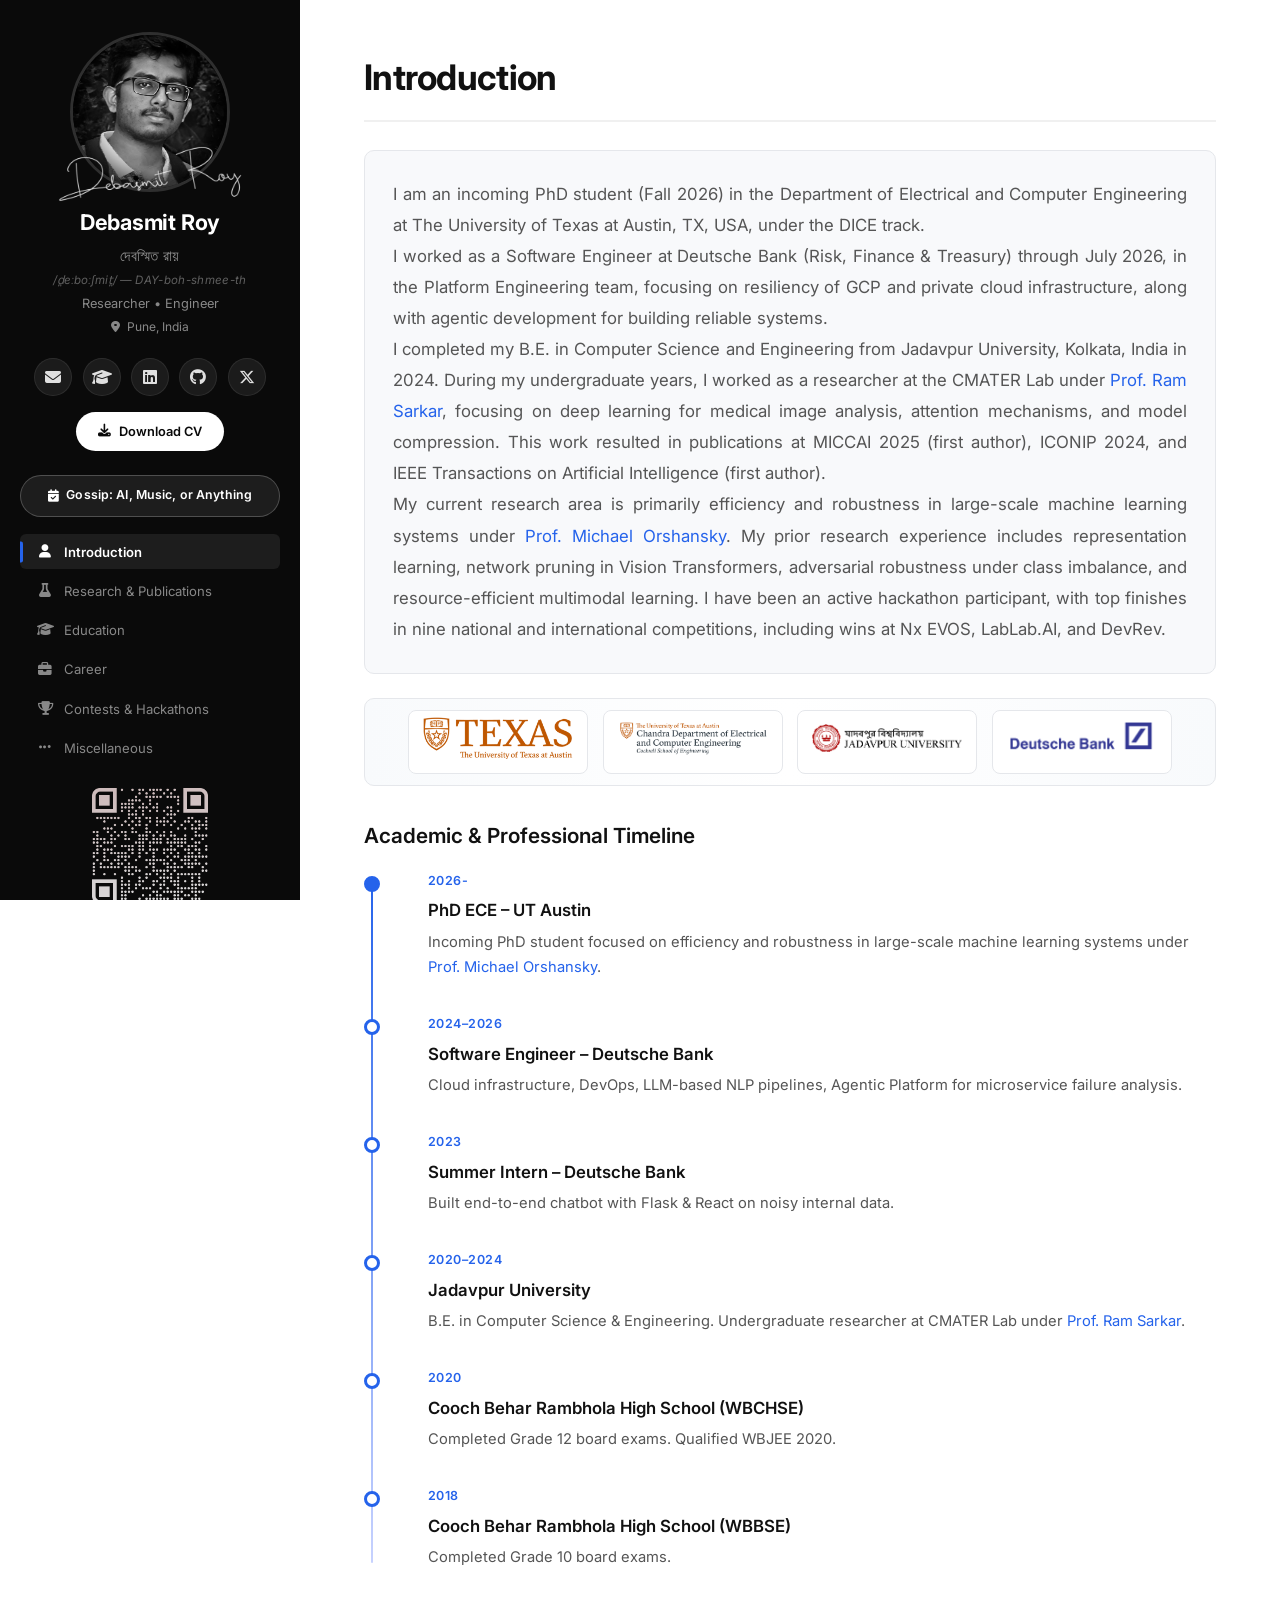
==== index.html @ 1b7fbe2a "jul 4 26" ====
<!DOCTYPE html>
<html lang="en">
<head>
    <meta charset="UTF-8">
    <meta name="viewport" content="width=device-width, initial-scale=1.0">
    <title>Debasmit Roy - Profile</title>
    <link rel="icon" type="image/svg+xml" href="assets/profile/DR-round.svg?v=7">
    <link rel="icon" type="image/png" sizes="32x32" href="assets/profile/DR-1.png?v=7">
    <link rel="shortcut icon" href="assets/profile/DR-1.png?v=7">
    <link rel="apple-touch-icon" href="assets/profile/DR-1.png?v=7">
    <link href="https://fonts.googleapis.com/css2?family=Inter:wght@300;400;500;600;700&display=swap" rel="stylesheet">
    <link rel="stylesheet" href="https://cdnjs.cloudflare.com/ajax/libs/font-awesome/6.5.0/css/all.min.css">
    <link rel="stylesheet" href="style.css">
</head>
<body>

<!-- ========== LEFT PANEL ========== -->
<aside class="left-panel" id="leftPanel">
    <div class="profile-section">
        <div class="profile-pic-wrapper">
            <img src="assets/profile/dp.jpeg" alt="Debasmit Roy" class="profile-pic">
            <img src="assets/profile/sig.png" alt="Signature" class="signature-overlay">
        </div>
        <h1 class="profile-name">Debasmit Roy</h1>
        <p class="profile-name-bengali">দেবস্মিত রায়</p>
        <p class="profile-phonetic">/d̪eːboːʃmit̪/ &mdash; <span class="phonetic-hint">DAY-boh-shmee-th</span></p>
        <p class="profile-tagline">Researcher &bull; Engineer</p>
        <p class="profile-location"><i class="fas fa-map-marker-alt"></i> Pune, India</p>
    </div>

    <div class="social-links">
        <a href="mailto:ddruk2018@gmail.com" title="Email"><i class="fas fa-envelope"></i></a>
        <a href="https://scholar.google.co.in/citations?user=Ovrj4IMAAAAJ&hl=en" target="_blank" rel="noopener noreferrer" title="Google Scholar"><i class="fas fa-graduation-cap"></i></a>
        <a href="https://www.linkedin.com/in/debasmit-roy-b21a1a183/" target="_blank" rel="noopener noreferrer" title="LinkedIn"><i class="fab fa-linkedin"></i></a>
        <a href="https://github.com/DEBASMITROY2002" target="_blank" rel="noopener noreferrer" title="GitHub"><i class="fab fa-github"></i></a>
        <a href="https://x.com/DebasmitR" target="_blank" rel="noopener noreferrer" title="X / Twitter"><i class="fab fa-x-twitter"></i></a>
    </div>

    <a href="assets/profile/Resume_april26.pdf" download class="download-cv-btn">
        <i class="fas fa-download"></i> Download CV
    </a>

    <a href="https://calendar.app.google/R48owevVzzbStQem8" class="sidebar-chat-btn" target="_blank" rel="noopener noreferrer">
        <i class="fas fa-calendar-check"></i> Gossip: AI, Music, or Anything
    </a>

    <nav class="section-nav">
        <button class="nav-item active" data-section="introduction">
            <i class="fas fa-user"></i> Introduction
        </button>
        <button class="nav-item" data-section="research">
            <i class="fas fa-flask"></i> Research &amp; Publications
        </button>
        <button class="nav-item" data-section="education">
            <i class="fas fa-graduation-cap"></i> Education
        </button>
        <button class="nav-item" data-section="career">
            <i class="fas fa-briefcase"></i> Career
        </button>
        <button class="nav-item" data-section="contests">
            <i class="fas fa-trophy"></i> Contests &amp; Hackathons
        </button>
        <button class="nav-item" data-section="miscellaneous">
            <i class="fas fa-ellipsis-h"></i> Miscellaneous
        </button>
    </nav>

    <div class="qr-code-wrapper">
        <img src="assets/profile/qr-code.png" alt="QR Code" class="qr-code">
    </div>

    <footer class="left-footer">
        <p>&copy; 2025 Debasmit Roy</p>
    </footer>
</aside>

<!-- ========== RIGHT PANEL ========== -->
<main class="right-panel" id="rightPanel">

    <!-- ===== INTRODUCTION ===== -->
    <section class="content-section active" id="introduction">
        <h2>Introduction</h2>
        <div class="intro-text">
            <p>I am an incoming PhD student (Fall 2026) in the Department of Electrical and Computer Engineering at <span class="keyword">The University of Texas at Austin, TX, USA</span>, under the <span class="keyword">DICE track</span>.</p>
            
            <p>I worked as a Software Engineer at Deutsche Bank (Risk, Finance &amp; Treasury) through July 2026, in the Platform Engineering team, focusing on resiliency of GCP and private cloud infrastructure, along with agentic development for building reliable systems.</p>

            <p>I completed my <span class="keyword">B.E. in Computer Science and Engineering</span> from <span class="keyword">Jadavpur University</span>, Kolkata, India in 2024. During my undergraduate years, I worked as a researcher at the <span class="keyword">CMATER Lab</span> under <span class="keyword"><a href="https://scholar.google.co.in/citations?hl=en&amp;user=bDj0BUEAAAAJ&amp;view_op=list_works&amp;sortby=pubdate" target="_blank" rel="noopener noreferrer">Prof. Ram Sarkar</a></span>, focusing on deep learning for medical image analysis, attention mechanisms, and model compression. This work resulted in publications at <span class="keyword">MICCAI 2025</span> (first author), <span class="keyword">ICONIP 2024</span>, and <span class="keyword">IEEE Transactions on Artificial Intelligence</span> (first author).</p>

            <p>My current research area is primarily efficiency and robustness in large-scale machine learning systems under <span class="keyword"><a href="https://scholar.google.com/citations?user=vae65B0AAAAJ&amp;hl=en" target="_blank" rel="noopener noreferrer">Prof. Michael Orshansky</a></span>. My prior research experience includes representation learning, network pruning in Vision Transformers, adversarial robustness under class imbalance, and resource-efficient multimodal learning. I have been an active hackathon participant, with top finishes in nine national and international competitions, including wins at Nx EVOS, LabLab.AI, and DevRev.</p>
        </div>

        <div class="intro-logo-banner" aria-label="Affiliations and institutions">
            <div class="intro-logo-track">
                <div class="intro-logo-group">
                    <div class="intro-logo-item">
                        <a href="https://www.utexas.edu/" target="_blank" rel="noopener noreferrer" aria-label="Visit The University of Texas at Austin website">
                            <img src="assets/education/ut-logo.avif" alt="UT Logo" class="intro-logo-ut">
                        </a>
                    </div>
                    <div class="intro-logo-item">
                        <a href="https://ece.utexas.edu/" target="_blank" rel="noopener noreferrer" aria-label="Visit UT Austin Department of Electrical and Computer Engineering website">
                            <img src="assets/education/logo-ece.png" alt="ECE Logo" class="intro-logo-ece">
                        </a>
                    </div>
                    <div class="intro-logo-item">
                        <a href="https://jadavpuruniversity.in/" target="_blank" rel="noopener noreferrer" aria-label="Visit Jadavpur University website">
                            <img src="assets/education/logo-ju.png" alt="Jadavpur University Logo" class="intro-logo-ju">
                        </a>
                    </div>
                    <div class="intro-logo-item">
                        <a href="https://www.db.com/" target="_blank" rel="noopener noreferrer" aria-label="Visit Deutsche Bank website">
                            <img src="assets/education/logo-db.png" alt="Deutsche Bank Logo" class="intro-logo-db">
                        </a>
                    </div>
                </div>
            </div>
        </div>

        <h3>Academic &amp; Professional Timeline</h3>
        <div class="timeline">
            <div class="timeline-item">
                <div class="timeline-dot"></div>
                <div class="timeline-date">2026-</div>
                <div class="timeline-body">
                    <h4>PhD ECE – UT Austin</h4>
                    <p>Incoming PhD student focused on efficiency and robustness in large-scale machine learning systems under <a href="https://scholar.google.com/citations?user=vae65B0AAAAJ&amp;hl=en" target="_blank" rel="noopener noreferrer">Prof. Michael Orshansky</a>.</p>
                </div>
            </div>
            <div class="timeline-item">
                <div class="timeline-dot"></div>
                <div class="timeline-date">2024–2026</div>
                <div class="timeline-body">
                    <h4>Software Engineer – Deutsche Bank</h4>
                    <p>Cloud infrastructure, DevOps, LLM-based NLP pipelines, Agentic Platform for microservice failure analysis.</p>
                </div>
            </div>
            <div class="timeline-item">
                <div class="timeline-dot"></div>
                <div class="timeline-date">2023</div>
                <div class="timeline-body">
                    <h4>Summer Intern – Deutsche Bank</h4>
                    <p>Built end-to-end chatbot with Flask &amp; React on noisy internal data.</p>
                </div>
            </div>
            <div class="timeline-item">
                <div class="timeline-dot"></div>
                <div class="timeline-date">2020–2024</div>
                <div class="timeline-body">
                    <h4>Jadavpur University</h4>
                    <p>B.E. in Computer Science &amp; Engineering. Undergraduate researcher at CMATER Lab under <a href="https://scholar.google.co.in/citations?hl=en&amp;user=bDj0BUEAAAAJ&amp;view_op=list_works&amp;sortby=pubdate" target="_blank" rel="noopener noreferrer">Prof. Ram Sarkar</a>.</p>
                </div>
            </div>
            <div class="timeline-item">
                <div class="timeline-dot"></div>
                <div class="timeline-date">2020</div>
                <div class="timeline-body">
                    <h4>Cooch Behar Rambhola High School (WBCHSE)</h4>
                    <p>Completed Grade 12 board exams. Qualified WBJEE 2020.</p>
                </div>
            </div>
            <div class="timeline-item">
                <div class="timeline-dot"></div>
                <div class="timeline-date">2018</div>
                <div class="timeline-body">
                    <h4>Cooch Behar Rambhola High School (WBBSE)</h4>
                    <p>Completed Grade 10 board exams.</p>
                </div>
            </div>
        </div>
    </section>

    <!-- ===== RESEARCH & PUBLICATIONS ===== -->
    <section class="content-section" id="research">
        <h2>Research &amp; Publications</h2>

        <div class="research-overview">
            <p><strong>Current Focus:</strong> I currently focus on efficiency and robustness in large-scale machine learning systems, including distributed training and optimization for large-scale models (VLM, LLM).</p>
            <p><strong>Past Experience:</strong> representation learning, model compression, attention-based and Vision-Language architectures, self-supervised learning, robustness under data imbalance, redundancy analysis in CNNs/Transformers, and graph-based attention mechanisms for medical imaging.</p>
        </div>

        <h3>Publications &amp; Preprints <button class="collapse-all-btn" data-target="publications"><i class="fas fa-compress-alt"></i> Minimize All</button></h3>
        <div class="card-list" id="publications">

            <!-- Paper 1 -->
            <div class="pub-card" data-expanded="true">
                <div class="pub-card-header">
                    <div class="pub-card-meta">
                        <span class="pub-year">2025</span>
                        <span class="pub-venue">MICCAI 2025</span>
                    </div>
                    <h4>Background-Invariant Independence-Guided Multi-head Attention Network for Skin Lesion Classification <span class="badge">First Author</span></h4>
                    <p>Proposes <span class="keyword">BIIGMA-Net</span> to address visual artifacts, illumination bias, and class imbalance in dermatological imaging. Introduces <span class="keyword">Multi-head Independence-Guided Channel Attention (MICA)</span> using <span class="keyword">HSIC</span> to minimize redundancy among attention heads, and a <span class="keyword">saliency-driven background suppression</span> module to enforce lesion-centric feature learning. Validated on ISIC-17/18/19, beating SOTA F1 on ISIC-18/19.</p>
                    <p class="paper-advisors">Advisors: <a href="https://scholar.google.com/citations?hl=en&amp;user=ie0eT6IAAAAJ&amp;view_op=list_works&amp;sortby=pubdate" target="_blank" rel="noopener noreferrer">Prof. Friedhelm Schwenker</a>, <a href="https://scholar.google.co.in/citations?hl=en&amp;user=bDj0BUEAAAAJ&amp;view_op=list_works&amp;sortby=pubdate" target="_blank" rel="noopener noreferrer">Prof. Ram Sarkar</a></p>
                    <a href="https://papers.miccai.org/miccai-2025/paper/2868_paper.pdf" class="paper-link" target="_blank" rel="noopener noreferrer"><i class="fas fa-file-pdf"></i> Paper Link</a>
                </div>
                <div class="pub-card-images">
                    <div class="image-scroll-container">
                        <img src="assets/research/bigma/1.png" alt="BIIGMA-Net Architecture">
                        <img src="assets/research/bigma/2.png" alt="BIIGMA-Net Results">
                    </div>
                </div>
            </div>

            <!-- Paper 2 -->
            <div class="pub-card" data-expanded="true">
                <div class="pub-card-header">
                    <div class="pub-card-meta">
                        <span class="pub-year">2024</span>
                        <span class="pub-venue">ICONIP 2024</span>
                    </div>
                    <h4>Multi-headed Graph-Based Attention Aided U-Net for Nuclei Segmentation</h4>
                    <p>Extends U-Net with a <span class="keyword">Pairwise Node Similarity Attention Module (PNSAM)</span> to capture long-range dependencies via kernel-based pairwise relationships. Incorporates <span class="keyword">multi-headed attention</span> and <span class="keyword">channel pruning</span> (50–70% zero-variance channels removed) to improve feature diversity and calibrate spatial attention scores. Tested on Monuseg, TNBC, and CryoNuSeg, outperforming prior methods by 1.0–2.5% IoU.</p>
                    <p class="paper-advisors">Advisors: <a href="https://scholar.google.com/citations?user=cuLrvWAAAAAJ&amp;view_op=list_works&amp;sortby=pubdate" target="_blank" rel="noopener noreferrer">Prof. Dmitry Kaplun</a>, <a href="https://scholar.google.co.in/citations?hl=en&amp;user=bDj0BUEAAAAJ&amp;view_op=list_works&amp;sortby=pubdate" target="_blank" rel="noopener noreferrer">Prof. Ram Sarkar</a></p>
                    <a href="https://link.springer.com/chapter/10.1007/978-981-96-6688-1_16" class="paper-link" target="_blank" rel="noopener noreferrer"><i class="fas fa-file-pdf"></i> Paper Link</a>
                </div>
                <div class="pub-card-images">
                    <div class="image-scroll-container">
                        <img src="assets/research/graph_iconip/1.png" alt="Graph Attention U-Net Architecture">
                        <img src="assets/research/graph_iconip/2.png" alt="Graph Attention Results">
                        <img src="assets/research/graph_iconip/3.png" alt="Graph Attention Comparison">
                    </div>
                </div>
            </div>

            <!-- Paper 3 -->
            <div class="pub-card" data-expanded="true">
                <div class="pub-card-header">
                    <div class="pub-card-meta">
                        <span class="pub-year">2023</span>
                        <span class="pub-venue">IEEE Trans. on AI</span>
                    </div>
                    <h4>Margin-Aware Adaptive-Weighted Loss for Imbalanced Classification <span class="badge">First Author</span></h4>
                    <p>Develops <span class="keyword">MAAW Loss</span> integrating <span class="keyword">margin-based softmax</span> with <span class="keyword">adaptive reweighting</span> to stabilize training under extreme class imbalance. Quantifies prediction uncertainty using confidence-driven minibatch statistics to improve generalization. Validated on CIFAR-10/100, FMNIST (imbalance up to 1:100), and clinical datasets HAM10000 and APTOS-2019 BD, showing significant gains in Macro F1.</p>
                    <p class="paper-advisors">Advisor: <a href="https://scholar.google.co.in/citations?hl=en&amp;user=bDj0BUEAAAAJ&amp;view_op=list_works&amp;sortby=pubdate" target="_blank" rel="noopener noreferrer">Prof. Ram Sarkar</a></p>
                    <a href="https://ieeexplore.ieee.org/abstract/document/10123019/" class="paper-link" target="_blank" rel="noopener noreferrer"><i class="fas fa-file-pdf"></i> Paper Link</a>
                </div>
                <div class="pub-card-images">
                    <div class="image-scroll-container">
                        <img src="assets/research/maaw/1.png" alt="MAAW Loss Framework">
                        <img src="assets/research/maaw/2.png" alt="MAAW Loss Results">
                        <img src="assets/research/maaw/3.png" alt="MAAW Loss Comparison">
                    </div>
                </div>
            </div>
        </div>

        <h3>Research Philosophy <button class="collapse-all-btn" data-target="research-interests"><i class="fas fa-compress-alt"></i> Minimize All</button></h3>
        <div class="card-list" id="research-interests">

            <div class="research-interest-card" data-expanded="true">
                <div class="pub-card-header">
                    <p><strong>Core Theme:</strong> <span class="keyword">Trustworthy AI</span>&mdash;Unifying Efficiency, Robustness, and Interpretability.</p>
                    <ul class="philosophy-list">
                        <li>Move beyond &lsquo;accuracy&rsquo; to &lsquo;reliability&rsquo; in OOD scenarios.</li>
                        <li>Bridge the gap between theoretical robustness and deployment constraints (Industry Alignment).</li>
                    </ul>
                    <p class="philosophy-note">Deep technical rigor over &lsquo;vibe coding&rsquo;&mdash;committed to first-principles understanding.</p>
                </div>
                <div class="pub-card-images">
                    <div class="image-scroll-container">
                        <img src="assets/research/current/philo.png" alt="Research Philosophy">
                    </div>
                </div>
            </div>

        </div>

        <h3>Honors &amp; Achievements</h3>
        <ul class="achievements-list">
            <li><i class="fas fa-award"></i> Invited attendee at <strong>IndoML Symposium 2024</strong>, IIT Bombay.</li>
        </ul>
    </section>

    <!-- ===== EDUCATION ===== -->
    <section class="content-section" id="education">
        <h2>Education</h2>

        <div class="edu-card">
            <div class="edu-card-icon"><i class="fas fa-university"></i></div>
            <div class="edu-card-content">
                <div class="edu-card-header">
                    <h3>The University of Texas at Austin, TX, USA</h3>
                    <span class="edu-year">Fall 2026 – 2031 (Expected)</span>
                </div>
                <p class="edu-degree">PhD in Electrical and Computer Engineering (Decision, Information, and Communications Engineering - DICE Track)</p>
                <ul>
                    <li>Incoming PhD student in the Department of Electrical and Computer Engineering.</li>
                    <li>Research focus: efficiency and robustness in large-scale machine learning systems under <strong><a href="https://scholar.google.com/citations?user=vae65B0AAAAJ&amp;hl=en" target="_blank" rel="noopener noreferrer">Prof. Michael Orshansky</a></strong>.</li>
                    <li>Recipient of the UT Austin Engineering Fellowship (multi-year).</li>
                </ul>
            </div>
        </div>

        <div class="edu-card">
            <div class="edu-card-icon"><i class="fas fa-university"></i></div>
            <div class="edu-card-content">
                <div class="edu-card-header">
                    <h3>Jadavpur University, Kolkata</h3>
                    <span class="edu-year">2020 – 2024</span>
                </div>
                <p class="edu-degree">B.E. in Computer Science &amp; Engineering &mdash; <strong>9.23 CGPA (9.30 SGPA)</strong> &mdash; First Class Distinction with Honours</p>
                <ul>
                    <li>Secured <strong>4th(/95) merit position</strong> in the department. <a href="https://drive.google.com/file/d/1LSaTNxYV3z-DMX039-wadxn-GK2bf3D8/view?usp=drive_link" target="_blank" rel="noopener noreferrer">📄 Transcript</a></li>
                    <li>Worked at <strong>CMATER Lab</strong> under <strong><a href="https://scholar.google.co.in/citations?hl=en&amp;user=bDj0BUEAAAAJ&amp;view_op=list_works&amp;sortby=pubdate" target="_blank" rel="noopener noreferrer">Prof. Ram Sarkar</a></strong> as an undergraduate researcher, focusing on Deep Learning and Computer Vision.</li>
                    <li>Core coursework: OS, DBMS, AI, NLP. Honours: Machine Learning, Big Data Analytics, Network Security, Bioinformatics, Optimization Techniques.</li>
                    <!-- <li>Organized an <strong>NLP-themed hackathon</strong>, including curating and preparing the dataset. <a href="https://www.researchgate.net/publication/384720339_COMSYS_Hackathon-II_Igniting_AI_Minds" target="_blank" rel="noopener noreferrer">📄 Hackathon Report</a></li> -->
                </ul>
                <div class="edu-media">
                    <!-- <img src="assets/education/ju.png" alt="Jadavpur University" class="edu-photo"> -->
                    <!-- <iframe class="edu-map" src="https://www.google.com/maps/embed?pb=!1m18!1m12!1m3!1d3686.5!2d88.3709702!3d22.4999214!2m3!1f0!2f0!3f0!3m2!1i1024!2i768!4f13.1!3m3!1m2!1s0x3a0271237f28abe9%3A0xd047bab0c8bfb11c!2sJadavpur%20University!5e0!3m2!1sen!2sin!4v1713500000000" allowfullscreen="" loading="lazy" referrerpolicy="no-referrer-when-downgrade"></iframe> -->
                </div>
            </div>
        </div>

        <div class="edu-card">
            <div class="edu-card-icon"><i class="fas fa-school"></i></div>
            <div class="edu-card-content">
                <div class="edu-card-header">
                    <h3>Cooch Behar Rambhola High School, West Bengal</h3>
                    <span class="edu-year">Up to 2020</span>
                </div>
                <p class="edu-degree">WBBSE &amp; WBCHSE Board Exams</p>
                <ul>
                    <li><strong>Grade 10 (2018):</strong> Scored <span class="keyword">97.4%</span>, ranked <span class="keyword">8th in the board</span> (~1M students).</li>
                    <li><strong>Grade 12 (2020):</strong> Scored <span class="keyword">97.2%</span>, ranked <span class="keyword">13th in the board</span> (~760k students).</li>
                    <li><strong>WBJEE 2020:</strong> Rank <span class="keyword">139th</span> (Open Category) among 75k candidates.</li>
                </ul>
                <div class="edu-media">
                    <!-- <img src="assets/education/rambhola.jpg" alt="Cooch Behar Rambhola High School" class="edu-photo"> -->
                    <!-- <iframe class="edu-map" src="https://www.google.com/maps/embed?pb=!1m18!1m12!1m3!1d1085!2d89.4440428!3d26.3333899!2m3!1f0!2f0!3f0!3m2!1i1024!2i768!4f13.1!3m3!1m2!1s0x39e2fe8510266d45%3A0x14f3864057d40f62!2sCoochbehar%20Rambhola%20High%20School!5e0!3m2!1sen!2sin!4v1713500000000" allowfullscreen="" loading="lazy" referrerpolicy="no-referrer-when-downgrade"></iframe> -->
                </div>
            </div>
        </div>
    </section>

    <!-- ===== CAREER ===== -->
    <section class="content-section" id="career">
        <h2>Career</h2>

        <div class="edu-card">
            <div class="edu-card-icon"><i class="fas fa-briefcase"></i></div>
            <div class="edu-card-content">
                <div class="edu-card-header">
                    <h3>Deutsche India Pvt. Ltd. &mdash; Risk, Finance &amp; Treasury</h3>
                    <span class="edu-year">June 2024 – Jul 2026</span>
                </div>
                <p class="edu-degree">Software Engineer</p>
                <ul>
                    <li>Worked on <span class="keyword">Cloud infrastructure</span> and <span class="keyword">DevOps</span> using <span class="keyword">GCP</span>, <span class="keyword">Kubernetes</span>, <span class="keyword">CI/CD pipelines</span>, and <span class="keyword">SRE tools</span> to maintain high-availability financial systems.</li>
                    <li>Designed and implemented <span class="keyword">LLM-based NLP pipelines</span> for derivatives analysis, mapping quantitative market factors to financial news for explainable insights.</li>
                    <li>Developed <span class="keyword">Agentic Platform</span> to perform root-cause analysis of microservice failures, improving system observability and reducing incident resolution time.</li>
                    <li>Optimized large-scale model deployment through <span class="keyword">architecture tuning</span>, <span class="keyword">quantization</span>, and <span class="keyword">retrieval strategies</span>.</li>
                </ul>
            </div>
        </div>

        <div class="edu-card">
            <div class="edu-card-icon"><i class="fas fa-user-graduate"></i></div>
            <div class="edu-card-content">
                <div class="edu-card-header">
                    <h3>Deutsche India Pvt. Ltd. &mdash; Technology, Data &amp; Innovation</h3>
                    <span class="edu-year">Summer 2023</span>
                </div>
                <p class="edu-degree">Summer Intern</p>
                <ul>
                    <li>Built an <span class="keyword">end-to-end chatbot</span> with <span class="keyword">Flask</span> (backend) and <span class="keyword">React</span> (frontend) on extremely noisy and unstructured internal data.</li>
                    <li>Implemented <span class="keyword">context search algorithms</span> and <span class="keyword">dynamic knowledge base expansion</span> on language models running with limited resources.</li>
                </ul>
            </div>
        </div>
    </section>

    <!-- ===== CONTESTS & HACKATHONS ===== -->
    <section class="content-section" id="contests">
        <h2>Contests &amp; Hackathons</h2>
        <p class="section-intro">I actively participate in contests and hackathons to immerse myself in diverse challenges, interact with industry professionals, and collaborate with people from different backgrounds. To date, I have secured top positions in nine of them across both international and national stages, yielding <strong>$8,500+ prize money</strong> in total.</p>

        <div class="card-list" id="hackathons-list">
            <div class="collapse-all-btn-wrapper"><button class="collapse-all-btn" data-target="hackathons-list"><i class="fas fa-compress-alt"></i> Minimize All</button></div>

            <div class="hack-card" data-expanded="true">
                <div class="pub-card-header">
                    <div class="pub-card-meta">
                        <span class="pub-year">2024</span>
                        <span class="pub-venue">National</span>
                    </div>
                    <h4>🥉 2nd Runner Up — Hacknosis 2024: Sustainable MedTech Hackathon</h4>
                    <p>Developed <span class="keyword">CarbonSage</span>: a comprehensive solution for calculating, tracking, and reducing carbon emissions from devices and data usage using a <span class="keyword">Multi-Agent System</span> for snippet-by-snippet emission count and code analysis.</p>
                    <a href="https://hacknosis.hackerearth.com/" class="paper-link" target="_blank" rel="noopener noreferrer"><i class="fas fa-link"></i> Hackathon Link</a>
                </div>
                <div class="pub-card-images">
                    <div class="image-scroll-container">
                        <img src="assets/contests/carbon/carbon1.png" alt="CarbonSage 1">
                        <img src="assets/contests/carbon/carbon2.png" alt="CarbonSage 2">
                        <img src="assets/contests/carbon/carbon3.png" alt="CarbonSage 3">
                    </div>
                </div>
            </div>

            <div class="hack-card" data-expanded="true">
                <div class="pub-card-header">
                    <div class="pub-card-meta">
                        <span class="pub-year">2024</span>
                        <span class="pub-venue">International</span>
                    </div>
                    <h4>🏆 Winner — Nx EVOS 2024: Enterprise Scale Video Application</h4>
                    <p>Built an enterprise-scale <span class="keyword">video object detection pipeline</span> for retail. Processes CCTV feeds in real-time, computes product dwell times, tracks purchases, and uses the <span class="keyword">Apriori algorithm</span> for optimal product placement. A <span class="keyword">Multimodal System</span> involving <span class="keyword">Signal-to-NLP Transformation</span>.</p>
                    <a href="https://nxevos.hackerearth.com/" class="paper-link" target="_blank" rel="noopener noreferrer"><i class="fas fa-link"></i> Hackathon Link</a>
                </div>
                <div class="pub-card-images">
                    <div class="image-scroll-container">
                        <img src="assets/contests/nx/nx1.png" alt="Nx EVOS 1">
                        <img src="assets/contests/nx/nx2.png" alt="Nx EVOS 2">
                        <img src="assets/contests/nx/nx3.png" alt="Nx EVOS 3">
                        <img src="assets/contests/nx/nx4.png" alt="Nx EVOS 4">
                    </div>
                </div>
            </div>

            <div class="hack-card" data-expanded="true">
                <div class="pub-card-header">
                    <div class="pub-card-meta">
                        <span class="pub-year">2024</span>
                        <span class="pub-venue">International</span>
                    </div>
                    <h4>🥇 Best Project by LlamaIndex — Advanced RAG Hackathon (LabLab.AI)</h4>
                    <p>Developed an industry-grade <span class="keyword">CRM platform</span> that ingests product reviews, breaks them into trigger phrases using smaller LLMs, and routes through a <span class="keyword">hierarchical retrieval system</span> to generate actionable tickets.</p>
                    <a href="https://lablab.ai/u/@debasmit2020/clwhv1t3j000h2afdj968jzph" class="paper-link" target="_blank" rel="noopener noreferrer"><i class="fas fa-link"></i> Project Link</a>
                </div>
                <div class="pub-card-images">
                    <div class="image-scroll-container">
                        <img src="assets/placeholder/placeholder.jpg" alt="LabLab RAG Hackathon">
                    </div>
                </div>
            </div>

            <div class="hack-card" data-expanded="true">
                <div class="pub-card-header">
                    <div class="pub-card-meta">
                        <span class="pub-year">2024</span>
                        <span class="pub-venue">National</span>
                    </div>
                    <h4>🏆 Winner — KnackToHack by M&amp;G Global Services</h4>
                    <p>Developed a <span class="keyword">Safe Guard for LLM chatbots</span> that automates rule creation from regulations like the <span class="keyword">EU AI Act</span> and <span class="keyword">GDPR</span>, forming a knowledge graph for <span class="keyword">hierarchical RAG</span> to ensure compliance.</p>
                    <a href="https://drive.google.com/file/d/1s1P0pADh6CGlmtXZG44OKW5fGHw0kB8B/view" class="paper-link" target="_blank" rel="noopener noreferrer"><i class="fas fa-file-alt"></i> Proof</a>
                </div>
                <div class="pub-card-images">
                    <div class="image-scroll-container">
                        <img src="assets/contests/knack/knack1.png" alt="KnackToHack 1">
                        <img src="assets/contests/knack/knack2.png" alt="KnackToHack 2">
                        <img src="assets/contests/knack/knack3.png" alt="KnackToHack 3">
                        <img src="assets/contests/knack/knack4.png" alt="KnackToHack 4">
                        <img src="assets/contests/knack/knack5.png" alt="KnackToHack 5">
                        <img src="assets/contests/knack/knack6.png" alt="KnackToHack 6">
                    </div>
                </div>
            </div>

            <div class="hack-card" data-expanded="true">
                <div class="pub-card-header">
                    <div class="pub-card-meta">
                        <span class="pub-year">2024</span>
                        <span class="pub-venue">National</span>
                    </div>
                    <h4>🥇 First Place — DevRev Forge 2024 by DevRev</h4>
                    <p>Built <span class="keyword">TicketIn'site.AI</span>: one-stop solution for comprehensive analysis of app reviews and user feedback from diverse sources, facilitating comparative trend analysis of various insight factors using AI.</p>
                    <p>First Place, <span class="keyword">DevRev Forge by DevRev</span>, 2024 National.</p>
                    <a href="https://devfolio.co/projects/ticketinsiteai-fb2c" class="paper-link" target="_blank" rel="noopener noreferrer"><i class="fas fa-link"></i> Project Link</a>
                </div>
                <div class="pub-card-images">
                    <div class="image-scroll-container">
                        <img src="assets/contests/dev/dev1.jpeg" alt="TicketIn'site.AI 1">
                        <img src="assets/contests/dev/dev2.jpeg" alt="TicketIn'site.AI 2">
                        <img src="assets/contests/dev/dev3.jpeg" alt="TicketIn'site.AI 3">
                    </div>
                </div>
            </div>

            <div class="hack-card" data-expanded="true">
                <div class="pub-card-header">
                    <div class="pub-card-meta">
                        <span class="pub-year">2023</span>
                        <span class="pub-venue">National</span>
                    </div>
                    <h4>🥉 2nd Runner Up — App-A-Thon 2.0 by Awiros &amp; Intel</h4>
                    <p>Developed a real-time <span class="keyword">rider safety application</span> using <span class="keyword">pose detection</span>, deployed with <span class="keyword">MLOps</span> on <span class="keyword">AWIROS</span>, the world's first Computer Vision OS.</p>
                    <a href="https://drive.google.com/file/d/1tsqAA7evyOVRmhiW9SoR8wpaDzkL-RxS/view" class="paper-link" target="_blank" rel="noopener noreferrer"><i class="fas fa-file-alt"></i> Proof</a>
                </div>
                <div class="pub-card-images">
                    <div class="image-scroll-container">
                        <img src="assets/contests/awiros/awiros.jpeg" alt="App-A-Thon Awiros">
                    </div>
                </div>
            </div>

            <div class="hack-card" data-expanded="true">
                <div class="pub-card-header">
                    <div class="pub-card-meta">
                        <span class="pub-year">2023</span>
                        <span class="pub-venue">National</span>
                    </div>
                    <h4>🏆 Winner — DataFest @ Integration 2023 by ISI Kolkata</h4>
                    <p>Won a Kaggle contest with two challenges: a <span class="keyword">signal processing</span> task to identify whale sounds and an <span class="keyword">estimation task</span> to count tigers from paw prints.</p>
                    <a href="https://credsverse.com/credentials/09e8ccef-0e12-4055-996f-4a74cc1ec837" class="paper-link" target="_blank" rel="noopener noreferrer"><i class="fas fa-award"></i> Credential</a>
                </div>
                <div class="pub-card-images">
                    <div class="image-scroll-container">
                        <img src="assets/placeholder/placeholder.jpg" alt="DataFest ISI Kolkata">
                    </div>
                </div>
            </div>

        </div>
    </section>

    <!-- ===== MISCELLANEOUS ===== -->
    <section class="content-section" id="miscellaneous">
        <h2>Miscellaneous</h2>

        <div class="misc-block">
            <h3><i class="fas fa-cogs"></i> Skills &amp; Certifications</h3>
            <div class="skills-grid">
                <div class="skill-group">
                    <h4>Languages</h4>
                    <p><span class="keyword">C</span> <span class="keyword">C++</span> <span class="keyword">Java</span> <span class="keyword">Python</span> <span class="keyword">JavaScript</span> <span class="keyword">MATLAB</span> <span class="keyword">ASM</span> <span class="keyword">VHDL</span></p>
                </div>
                <div class="skill-group">
                    <h4>Software &amp; Tools</h4>
                    <p><span class="keyword">TensorFlow</span> <span class="keyword">PyTorch</span> <span class="keyword">CUDA</span> <span class="keyword">OpenCV</span> <span class="keyword">LangChain</span> <span class="keyword">Docker</span> <span class="keyword">Git</span> <span class="keyword">Flask</span> <span class="keyword">AWS</span></p>
                </div>
                <div class="skill-group">
                    <h4>Core CS &amp; Honours</h4>
                    <p><span class="keyword">OS</span> <span class="keyword">Networks</span> <span class="keyword">DBMS</span> <span class="keyword">AI</span> <span class="keyword">NLP</span> <span class="keyword">Machine Learning</span> <span class="keyword">Big Data</span> <span class="keyword">Network Security</span> <span class="keyword">Bioinformatics</span></p>
                </div>
            </div>

            <h4>Certifications</h4>
            <ul class="cert-list">
                <li><a href="https://www.coursera.org/account/accomplishments/verify/VS5CQW8QUNHB?utm_source=link&utm_medium=certificate&utm_content=cert_image&utm_campaign=sharing_cta&utm_product=course" target="_blank" rel="noopener noreferrer"><i class="fas fa-award"></i> Machine Learning – Coursera</a></li>
                <li><a href="https://coursera.org/share/74d5bab412990ad313ccb65c399f7a39" target="_blank" rel="noopener noreferrer"><i class="fas fa-award"></i> Neural Networks and Deep Learning – Coursera</a></li>
                <li><a href="https://coursera.org/share/8f767f28d4929867dec72864966adf55" target="_blank" rel="noopener noreferrer"><i class="fas fa-award"></i> Hyperparameter Tuning, Regularization, and Optimization – Coursera</a></li>
            </ul>
        </div>

        <div class="misc-block">
            <h3><i class="fas fa-heart"></i> Hobbies &amp; Interests</h3>
            <div class="hobbies-grid">
                <div class="hobby-card">
                    <div class="hobby-icon"><i class="fas fa-music"></i></div>
                    <p>Playing piano and listening to music. Trained in Indian Classical music and Rabindra Sangeet (still keeping it up).</p>
                </div>
                <div class="hobby-card">
                    <div class="hobby-icon"><i class="fas fa-book-reader"></i></div>
                    <p>I love reading novels, especially retro Bengali classics 😊, though I have not been able to keep up as consistently in the last few years 😔.</p>
                </div>
                <div class="hobby-card">
                    <div class="hobby-icon"><i class="fas fa-gamepad"></i></div>
                    <p>Playing games on PS.</p>
                </div>
            </div>
        </div>
    </section>

</main>

<!-- ========== LIGHTBOX ========== -->
<div class="lightbox-overlay" id="lightbox">
    <div class="lightbox-content">
        <button class="lightbox-close" id="lightboxClose"><i class="fas fa-times"></i></button>
        <button class="lightbox-prev" id="lightboxPrev"><i class="fas fa-chevron-left"></i></button>
        <img src="" alt="Enlarged view" class="lightbox-img" id="lightboxImg">
        <button class="lightbox-next" id="lightboxNext"><i class="fas fa-chevron-right"></i></button>
        <div class="lightbox-dots" id="lightboxDots"></div>
    </div>
</div>

<script src="script.js"></script>
</body>
</html>
---- style.css ----
/* =============================================
   PROFILE PAGE — TWO-PANEL LAYOUT
   ============================================= */

@import url('https://fonts.googleapis.com/css2?family=Inter:wght@300;400;500;600;700&display=swap');

/* ---------- CSS Variables ---------- */
:root {
    --left-panel-width: 300px;
    --left-bg: #0a0a0a;
    --left-text: #e0e0e0;
    --left-text-muted: #888;
    --left-accent: #ffffff;
    --right-bg: #ffffff;
    --right-text: #1a1a1a;
    --right-text-secondary: #555;
    --heading-color: #111;
    --accent: #2563eb;
    --accent-hover: #1d4ed8;
    --card-bg: #f8f9fb;
    --card-border: #e5e7eb;
    --card-shadow: rgba(0, 0, 0, 0.06);
    --keyword-bg: #eef2ff;
    --keyword-text: #3730a3;
    --keyword-border: #c7d2fe;
    --kw-past-bg: #f3f4f6;
    --kw-past-text: #6b7280;
    --kw-present-bg: #dbeafe;
    --kw-present-text: #1e40af;
    --kw-future-bg: #ecfdf5;
    --kw-future-text: #065f46;
    --nav-active-bg: rgba(255, 255, 255, 0.08);
    --transition-speed: 0.3s;
    --radius: 10px;
    --radius-sm: 6px;
}

/* ---------- Reset & Base ---------- */
*, *::before, *::after {
    box-sizing: border-box;
    margin: 0;
    padding: 0;
}

html {
    scroll-behavior: smooth;
    font-size: 16px;
}

body {
    font-family: 'Inter', -apple-system, BlinkMacSystemFont, 'Segoe UI', sans-serif;
    line-height: 1.7;
    color: var(--right-text);
    background: var(--right-bg);
    display: flex;
    min-height: 100vh;
    overflow-x: hidden;
}

a {
    color: var(--accent);
    text-decoration: none;
    transition: color var(--transition-speed);
}

a:hover {
    color: var(--accent-hover);
}

ul {
    list-style: none;
}

/* =============================================
   LEFT PANEL
   ============================================= */
.left-panel {
    position: fixed;
    top: 0;
    left: 0;
    width: var(--left-panel-width);
    height: 100vh;
    background: var(--left-bg);
    color: var(--left-text);
    display: flex;
    flex-direction: column;
    align-items: center;
    padding: 2rem 1.25rem;
    overflow-y: auto;
    z-index: 100;
    scrollbar-width: thin;
    scrollbar-color: #333 transparent;
}

.left-panel::-webkit-scrollbar {
    width: 4px;
}

.left-panel::-webkit-scrollbar-thumb {
    background: #333;
    border-radius: 2px;
}

/* ----- Profile Section ----- */
.profile-section {
    text-align: center;
    margin-bottom: 1.25rem;
}

.profile-pic-wrapper {
    position: relative;
    width: 160px;
    height: 160px;
    margin: 0 auto 0.75rem;
}

.profile-pic {
    width: 100%;
    height: 100%;
    border-radius: 50%;
    object-fit: cover;
    border: 3px solid rgba(255, 255, 255, 0.15);
    transition: transform var(--transition-speed), border-color var(--transition-speed);
}

.profile-pic:hover {
    transform: scale(1.04);
    border-color: rgba(255, 255, 255, 0.4);
}

.signature-overlay {
    position: absolute;
    bottom: -18px;
    left: 50%;
    transform: translateX(-50%);
    width: 200px;
    height: auto;
    opacity: 0.85;
    pointer-events: none;
}

.profile-name {
    font-size: 1.35rem;
    font-weight: 700;
    color: #fff;
    margin-bottom: 0.15rem;
    letter-spacing: -0.01em;
}

.profile-name-bengali {
    font-size: 0.95rem;
    color: rgba(255, 255, 255, 0.55);
    margin-bottom: 0.1rem;
    letter-spacing: 0.02em;
}

.profile-phonetic {
    font-size: 0.72rem;
    color: rgba(255, 255, 255, 0.35);
    margin-bottom: 0.2rem;
    font-style: italic;
}

.phonetic-hint {
    letter-spacing: 0.03em;
}

.profile-tagline {
    font-size: 0.8rem;
    color: var(--left-text-muted);
    margin-bottom: 0.15rem;
}

.profile-location {
    font-size: 0.75rem;
    color: var(--left-text-muted);
}

.profile-location i {
    margin-right: 4px;
}

/* ----- Social Links ----- */
.social-links {
    display: flex;
    gap: 0.65rem;
    margin-bottom: 1rem;
}

.social-links a {
    width: 38px;
    height: 38px;
    border-radius: 50%;
    background: rgba(255, 255, 255, 0.07);
    display: flex;
    align-items: center;
    justify-content: center;
    color: var(--left-text);
    font-size: 1rem;
    transition: all var(--transition-speed);
    border: 1px solid rgba(255, 255, 255, 0.08);
}

.social-links a:hover {
    background: rgba(255, 255, 255, 0.15);
    color: #fff;
    transform: translateY(-2px);
}

/* ----- Download CV ----- */
.download-cv-btn {
    display: inline-flex;
    align-items: center;
    gap: 0.5rem;
    padding: 0.55rem 1.4rem;
    background: #fff;
    color: #0a0a0a;
    font-size: 0.8rem;
    font-weight: 600;
    border-radius: 100px;
    transition: all var(--transition-speed);
    margin-bottom: 1.5rem;
    text-decoration: none;
}

.download-cv-btn:hover {
    background: #e0e0e0;
    color: #000;
    transform: translateY(-1px);
}

.sidebar-chat-btn {
    width: 100%;
    display: inline-flex;
    align-items: center;
    justify-content: center;
    gap: 0.45rem;
    padding: 0.58rem 0.9rem;
    margin-bottom: 1.1rem;
    border: 1px solid rgba(255, 255, 255, 0.22);
    border-radius: 100px;
    background: rgba(255, 255, 255, 0.08);
    color: #fff;
    font-size: 0.77rem;
    font-weight: 600;
    letter-spacing: 0.01em;
    text-decoration: none;
    transition: all var(--transition-speed);
    text-align: center;
}

.sidebar-chat-btn:hover {
    background: rgba(255, 255, 255, 0.16);
    border-color: rgba(255, 255, 255, 0.35);
    color: #fff;
    transform: translateY(-1px);
}

/* ----- Section Navigation ----- */
.section-nav {
    width: 100%;
    display: flex;
    flex-direction: column;
    gap: 0.25rem;
    flex: 1;
}

.nav-item {
    display: flex;
    align-items: center;
    gap: 0.65rem;
    width: 100%;
    padding: 0.6rem 1rem;
    background: transparent;
    border: none;
    border-radius: var(--radius-sm);
    color: var(--left-text-muted);
    font-size: 0.82rem;
    font-family: inherit;
    cursor: pointer;
    transition: all var(--transition-speed);
    text-align: left;
    position: relative;
}

.nav-item i {
    width: 18px;
    text-align: center;
    font-size: 0.85rem;
}

.nav-item:hover {
    background: var(--nav-active-bg);
    color: var(--left-text);
}

.nav-item.active {
    background: var(--nav-active-bg);
    color: #fff;
    font-weight: 600;
}

.nav-item.active::before {
    content: '';
    position: absolute;
    left: 0;
    top: 50%;
    transform: translateY(-50%);
    width: 3px;
    height: 60%;
    background: var(--accent);
    border-radius: 0 2px 2px 0;
}

/* ----- QR Code ----- */
.qr-code-wrapper {
    display: flex;
    justify-content: center;
    padding: 1rem 0 0.5rem;
}

.qr-code {
    width: 130px;
    height: 130px;
    border-radius: 6px;
    opacity: 0.85;
}

/* ----- Left Footer ----- */
.left-footer {
    margin-top: auto;
    padding-top: 1rem;
}

.left-footer p {
    font-size: 0.7rem;
    color: var(--left-text-muted);
}

/* =============================================
   RIGHT PANEL
   ============================================= */
.right-panel {
    margin-left: var(--left-panel-width);
    width: calc(100% - var(--left-panel-width));
    min-height: 100vh;
    padding: 3rem 4rem;
    overflow-y: auto;
    background: var(--right-bg);
}

/* ----- Content Sections ----- */
.content-section {
    display: none;
    animation: fadeInSection 0.4s ease-out;
}

.content-section.active {
    display: block;
}

@keyframes fadeInSection {
    from {
        opacity: 0;
        transform: translateY(16px);
    }
    to {
        opacity: 1;
        transform: translateY(0);
    }
}

/* ----- Typography ----- */
.content-section h2 {
    font-size: 2.2rem;
    font-weight: 700;
    color: var(--heading-color);
    margin-bottom: 1.75rem;
    padding-bottom: 0.75rem;
    border-bottom: 2px solid #f0f0f0;
    letter-spacing: -0.02em;
}

.content-section h3 {
    font-size: 1.3rem;
    font-weight: 600;
    color: var(--heading-color);
    margin: 2rem 0 1rem;
}

.content-section h4 {
    font-size: 1.05rem;
    font-weight: 600;
    color: var(--heading-color);
    margin-bottom: 0.5rem;
}

.content-section p {
    color: var(--right-text-secondary);
    margin-bottom: 0.75rem;
    line-height: 1.75;
}

.section-intro {
    font-size: 1.02rem;
    margin-bottom: 1.5rem;
}

/* ----- Keywords ----- */
.keyword {
    display: inline;
    background: transparent;
    color: inherit;
    padding: 0;
    border-radius: 0;
    font-size: inherit;
    font-weight: inherit;
    border: 0;
    transition: none;
}

.keyword:hover {
    transform: none;
}

.kw-past {
    background: transparent;
    color: inherit;
    border-color: transparent;
}

.kw-present {
    background: transparent;
    color: inherit;
    border-color: transparent;
}

.kw-future {
    background: transparent;
    color: inherit;
    border-color: transparent;
}

/* ----- Badge ----- */
.badge {
    display: inline;
    background: transparent;
    color: inherit;
    font-size: inherit;
    font-weight: inherit;
    padding: 0;
    border-radius: 0;
    vertical-align: middle;
    margin-left: 0;
}

/* =============================================
   INTRO TEXT
   ============================================= */
.intro-text {
    background: var(--card-bg);
    border: 1px solid var(--card-border);
    border-radius: var(--radius);
    padding: 1.75rem;
    margin-bottom: 1.5rem;
    text-align: justify;
}

.intro-text p {
    font-size: 1.05rem;
    line-height: 1.85;
    margin-bottom: 0;
}

/* Rotating horizontal affiliation logos */
.intro-logo-banner {
    position: relative;
    margin: 0.75rem 0 1.8rem;
    overflow: hidden;
    border-radius: var(--radius);
    border: 1px solid var(--card-border);
    background: linear-gradient(90deg, #f8fafc 0%, #ffffff 50%, #f8fafc 100%);
    padding: 0.7rem 0;
}

.intro-logo-track {
    display: flex;
    width: 100%;
    justify-content: center;
}

.intro-logo-group {
    display: flex;
    align-items: center;
    gap: 0.9rem;
    padding: 0 0.9rem;
}

.intro-logo-item {
    width: 180px;
    min-width: 180px;
    height: 64px;
    flex: 0 0 auto;
    border-radius: 8px;
    border: 1px solid var(--card-border);
    background: #fff;
    display: flex;
    align-items: center;
    justify-content: center;
    padding: 0.55rem 0.8rem;
}

.intro-logo-item img {
    width: 100%;
    max-width: 150px;
    max-height: 42px;
    object-fit: contain;
}

.intro-logo-ut {
    max-width: 118px;
}

.intro-logo-ece {
    max-width: 126px;
}

.intro-logo-ju {
    max-width: 140px;
}

.intro-logo-db {
    max-width: 132px;
}

@media (max-width: 700px) {
    .intro-logo-banner {
        overflow-x: auto;
        overflow-y: hidden;
    }

    .intro-logo-track {
        width: max-content;
        justify-content: flex-start;
    }

    .intro-logo-item {
        width: 148px;
        min-width: 148px;
        height: 54px;
        padding: 0.45rem 0.65rem;
    }

    .intro-logo-item img {
        max-width: 124px;
        max-height: 34px;
    }
}

/* =============================================
   TIMELINE (Introduction)
   ============================================= */
.timeline {
    position: relative;
    padding-left: 2rem;
}

.timeline::before {
    content: '';
    position: absolute;
    left: 7px;
    top: 8px;
    bottom: 8px;
    width: 2px;
    background: linear-gradient(180deg, var(--accent), #c7d2fe);
    border-radius: 1px;
}

.timeline-item {
    position: relative;
    padding-left: 2rem;
    padding-bottom: 2rem;
}

.timeline-item:last-child {
    padding-bottom: 0;
}

.timeline-dot {
    position: absolute;
    left: -2rem;
    top: 6px;
    width: 16px;
    height: 16px;
    border-radius: 50%;
    background: #fff;
    border: 3px solid var(--accent);
    z-index: 1;
}

.timeline-item:first-child .timeline-dot {
    background: var(--accent);
}

.timeline-date {
    font-size: 0.78rem;
    font-weight: 600;
    color: var(--accent);
    text-transform: uppercase;
    letter-spacing: 0.04em;
    margin-bottom: 0.35rem;
}

.timeline-body h4 {
    margin-bottom: 0.3rem;
}

.timeline-body p {
    margin-bottom: 0;
    font-size: 0.92rem;
}

/* =============================================
   RESEARCH OVERVIEW
   ============================================= */
.research-overview {
    background: var(--card-bg);
    border: 1px solid var(--card-border);
    border-radius: var(--radius);
    padding: 1.75rem;
    margin-bottom: 1.5rem;
    text-align: justify;
}

.research-note {
    margin-top: 1rem;
    padding: 0.75rem 1rem;
    background: #fffbeb;
    border: 1px solid #fde68a;
    border-radius: var(--radius-sm);
    font-size: 0.9rem;
    color: #92400e;
    margin-bottom: 0 !important;
}

.research-note i {
    margin-right: 6px;
    color: #d97706;
}

/* Achievements list */
.achievements-list {
    list-style: none;
    padding: 0;
    margin: 0;
}

.achievements-list li {
    padding: 0.75rem 1rem;
    background: var(--card-bg);
    border: 1px solid var(--card-border);
    border-radius: var(--radius-sm);
    margin-bottom: 0.5rem;
    font-size: 0.95rem;
}

.achievements-list li i {
    margin-right: 8px;
    color: var(--accent);
}

/* =============================================
   PUBLICATION / HACKATHON / RESEARCH CARDS
   ============================================= */
.card-list {
    display: flex;
    flex-direction: column;
    gap: 1.25rem;
}

.pub-card,
.hack-card,
.research-interest-card {
    background: var(--card-bg);
    border: 1px solid var(--card-border);
    border-radius: var(--radius);
    overflow: hidden;
    transition: transform var(--transition-speed);
    cursor: pointer;
}

.philosophy-list {
    margin: 0.5rem 0 0.5rem 1.2rem;
    padding: 0;
    font-size: 0.95rem;
    line-height: 1.7;
}

.philosophy-note {
    font-style: italic;
    color: var(--text-secondary);
    margin-top: 0.5rem;
    font-size: 0.92rem;
}

.pub-card:hover,
.hack-card:hover,
.research-interest-card:hover {
    transform: translateY(-2px);
}

.pub-card-header {
    padding: 1.5rem;
}

.pub-card-meta {
    display: flex;
    gap: 0.6rem;
    margin-bottom: 0.6rem;
}

.pub-year {
    font-size: inherit;
    font-weight: inherit;
    background: transparent;
    color: inherit;
    padding: 0;
    border-radius: 0;
}

.pub-venue {
    font-size: inherit;
    font-weight: inherit;
    background: transparent;
    color: inherit;
    padding: 0;
    border-radius: 0;
    border: 0;
}

.pub-card-header h4 {
    font-size: 1rem;
    line-height: 1.5;
    margin-bottom: 0.65rem;
}

.pub-card-header p {
    font-size: 0.9rem;
    line-height: 1.7;
}

/* Paper advisors */
.paper-advisors {
    font-size: 0.85rem;
    color: var(--text-secondary);
    margin-top: 0.5rem;
    font-style: italic;
}

/* Paper / proof links */
.paper-link,
.proof-link {
    display: inline-flex;
    align-items: center;
    gap: 0.4rem;
    margin-top: 0.75rem;
    padding: 0.45rem 1rem;
    background: #9ca3af;
    color: #111827;
    opacity: 0.65;
    font-size: 0.8rem;
    font-weight: 600;
    border: 1px solid #9ca3af;
    border-radius: 100px;
    transition: background var(--transition-speed), opacity var(--transition-speed), color var(--transition-speed);
}

.paper-link:hover,
.proof-link:hover {
    background: #6b7280;
    border-color: #6b7280;
    color: #f9fafb;
    opacity: 0.78;
}

/* ----- Horizontally Scrollable Images ----- */
.pub-card-images {
    max-height: 0;
    overflow: hidden;
    transition: max-height 0.4s ease;
    border-top: 0 solid var(--card-border);
}

.pub-card[data-expanded="true"] .pub-card-images,
.hack-card[data-expanded="true"] .pub-card-images,
.research-interest-card[data-expanded="true"] .pub-card-images {
    max-height: 300px;
    border-top-width: 1px;
}

/* Collapse / Minimize All Button */
.collapse-all-btn {
    display: inline-flex;
    align-items: center;
    gap: 0.35rem;
    padding: 0.3rem 0.85rem;
    font-size: 0.75rem;
    font-weight: 600;
    font-family: inherit;
    background: #f3f4f6;
    color: var(--right-text-secondary);
    border: 1px solid var(--card-border);
    border-radius: 100px;
    cursor: pointer;
    transition: all var(--transition-speed);
    margin-left: 0.75rem;
    vertical-align: middle;
}

.collapse-all-btn:hover {
    background: #e5e7eb;
    color: var(--heading-color);
}

.collapse-all-btn-wrapper {
    margin-bottom: 0.75rem;
}

.image-scroll-container {
    display: flex;
    gap: 0.75rem;
    padding: 1rem 1.5rem;
    overflow-x: auto;
    scroll-snap-type: x mandatory;
    -webkit-overflow-scrolling: touch;
}

.image-scroll-container::-webkit-scrollbar {
    height: 6px;
}

.image-scroll-container::-webkit-scrollbar-track {
    background: #f0f0f0;
    border-radius: 3px;
}

.image-scroll-container::-webkit-scrollbar-thumb {
    background: #ccc;
    border-radius: 3px;
}

.image-scroll-container img {
    flex: 0 0 auto;
    height: 160px;
    width: auto;
    border-radius: var(--radius-sm);
    object-fit: cover;
    scroll-snap-align: start;
    cursor: pointer;
    transition: transform var(--transition-speed);
    border: 1px solid var(--card-border);
}

.image-scroll-container img:hover {
    transform: scale(1.03);
}

/* =============================================
   EDUCATION & CAREER CARDS
   ============================================= */
.edu-card {
    display: flex;
    gap: 1.25rem;
    background: var(--card-bg);
    border: 1px solid var(--card-border);
    border-radius: var(--radius);
    padding: 1.75rem;
    margin-bottom: 1.25rem;
    transition: transform var(--transition-speed);
}

.edu-card:hover {
    transform: translateY(-2px);
}

.edu-card-icon {
    flex-shrink: 0;
    width: 48px;
    height: 48px;
    background: var(--keyword-bg);
    color: var(--accent);
    border-radius: 50%;
    display: flex;
    align-items: center;
    justify-content: center;
    font-size: 1.2rem;
}

.edu-card-content {
    flex: 1;
    min-width: 0;
}

.edu-card-header {
    display: flex;
    justify-content: space-between;
    align-items: baseline;
    flex-wrap: wrap;
    gap: 0.5rem;
    margin-bottom: 0.35rem;
}

.edu-card-header h3 {
    font-size: 1.15rem;
    margin: 0;
}

.edu-year {
    font-size: 0.78rem;
    font-weight: 600;
    color: var(--accent);
    white-space: nowrap;
}

.edu-degree {
    font-size: 0.92rem;
    color: var(--right-text-secondary);
    margin-bottom: 0.75rem;
}

.edu-card-content ul {
    padding-left: 1.25rem;
    list-style: disc;
}

.edu-card-content li {
    font-size: 0.92rem;
    color: var(--right-text-secondary);
    margin-bottom: 0.5rem;
    line-height: 1.65;
}

.edu-card-content li a {
    font-weight: 500;
}

/* Education media (photo + map) */
.edu-media {
    display: flex;
    gap: 1rem;
    margin-top: 1rem;
    border-top: 1px solid var(--card-border);
    padding-top: 1rem;
}

.edu-photo {
    width: 50%;
    max-height: 200px;
    object-fit: cover;
    border-radius: var(--radius-sm);
}

.edu-map {
    width: 50%;
    height: 200px;
    border: 0;
    border-radius: var(--radius-sm);
}

@media (max-width: 600px) {
    .edu-media {
        flex-direction: column;
    }
    .edu-photo,
    .edu-map {
        width: 100%;
    }
}

/* =============================================
   MISCELLANEOUS SECTION
   ============================================= */
.misc-block {
    background: var(--card-bg);
    border: 1px solid var(--card-border);
    border-radius: var(--radius);
    padding: 1.75rem;
    margin-bottom: 1.5rem;
}

.misc-block h3 {
    margin-top: 0;
    margin-bottom: 1.25rem;
}

.misc-block h3 i {
    margin-right: 8px;
    color: var(--accent);
}

/* Skills Grid */
.skills-grid {
    display: grid;
    grid-template-columns: repeat(auto-fit, minmax(220px, 1fr));
    gap: 1.25rem;
    margin-bottom: 1.5rem;
}

.skill-group {
    padding: 1rem;
    background: #fff;
    border: 1px solid var(--card-border);
    border-radius: var(--radius-sm);
}

.skill-group h4 {
    font-size: 0.85rem;
    text-transform: uppercase;
    letter-spacing: 0.04em;
    color: var(--right-text-secondary);
    margin-bottom: 0.6rem;
}

.skill-group p {
    margin-bottom: 0;
    display: flex;
    flex-wrap: wrap;
    gap: 0.35rem;
}

.skill-group .keyword {
    font-size: inherit;
    padding: 0;
}

/* Certifications */
.cert-list {
    padding-left: 0;
    list-style: none;
}

.cert-list li {
    margin-bottom: 0.5rem;
}

.cert-list a {
    display: inline-flex;
    align-items: center;
    gap: 0.4rem;
    font-size: 0.9rem;
    font-weight: 500;
}

.cert-list i {
    color: #d97706;
}

/* Hobbies Grid */
.hobbies-grid {
    display: grid;
    grid-template-columns: repeat(auto-fit, minmax(200px, 1fr));
    gap: 1rem;
}

.hobby-card {
    text-align: center;
    padding: 1.25rem;
    background: #fff;
    border: 1px solid var(--card-border);
    border-radius: var(--radius-sm);
    transition: transform var(--transition-speed);
}

.hobby-card:hover {
    transform: translateY(-1px);
}

.hobby-icon {
    font-size: 2rem;
    color: var(--accent);
    margin-bottom: 0.65rem;
}

.hobby-card p {
    font-size: 0.9rem;
    margin-bottom: 0;
}

/* =============================================
   LIGHTBOX
   ============================================= */
.lightbox-overlay {
    position: fixed;
    inset: 0;
    background: rgba(0, 0, 0, 0.85);
    z-index: 1000;
    display: none;
    align-items: center;
    justify-content: center;
    backdrop-filter: blur(4px);
}

.lightbox-overlay.active {
    display: flex;
}

.lightbox-content {
    position: relative;
    max-width: 80vw;
    max-height: 80vh;
    display: flex;
    flex-direction: column;
    align-items: center;
}

.lightbox-img {
    max-width: 100%;
    max-height: 70vh;
    border-radius: var(--radius);
    object-fit: contain;
}

.lightbox-close,
.lightbox-prev,
.lightbox-next {
    position: absolute;
    background: rgba(255, 255, 255, 0.15);
    border: none;
    color: #fff;
    width: 44px;
    height: 44px;
    border-radius: 50%;
    font-size: 1.1rem;
    cursor: pointer;
    transition: background var(--transition-speed);
    display: flex;
    align-items: center;
    justify-content: center;
}

.lightbox-close:hover,
.lightbox-prev:hover,
.lightbox-next:hover {
    background: rgba(255, 255, 255, 0.3);
}

.lightbox-close {
    top: -20px;
    right: -20px;
}

.lightbox-prev {
    left: -60px;
    top: 50%;
    transform: translateY(-50%);
}

.lightbox-next {
    right: -60px;
    top: 50%;
    transform: translateY(-50%);
}

.lightbox-dots {
    display: flex;
    gap: 8px;
    margin-top: 1rem;
}

.lightbox-dot {
    width: 10px;
    height: 10px;
    border-radius: 50%;
    background: rgba(255, 255, 255, 0.35);
    border: none;
    cursor: pointer;
    transition: background var(--transition-speed);
}

.lightbox-dot.active {
    background: #fff;
}

/* =============================================
   RESPONSIVE
   ============================================= */
@media (max-width: 1024px) {
    .right-panel {
        padding: 2.5rem 2rem;
    }
}

@media (max-width: 768px) {
    :root {
        --left-panel-width: 0px;
    }

    .left-panel {
        position: fixed;
        transform: translateX(-100%);
        width: 280px;
        transition: transform 0.35s ease;
        z-index: 200;
    }

    .left-panel.open {
        transform: translateX(0);
    }

    .right-panel {
        margin-left: 0;
        width: 100%;
        padding: 1.5rem 1.25rem;
        padding-top: 4rem;
    }

    .mobile-menu-btn {
        display: flex !important;
    }

    .mobile-overlay {
        display: block !important;
    }

    .content-section h2 {
        font-size: 1.7rem;
    }

    .edu-card {
        flex-direction: column;
    }

    .edu-card-header {
        flex-direction: column;
    }

    .lightbox-prev { left: -10px; }
    .lightbox-next { right: -10px; }
    .lightbox-close { top: -50px; right: 0; }
}

/* Mobile menu button (hidden on desktop) */
.mobile-menu-btn {
    display: none;
    position: fixed;
    top: 1rem;
    left: 1rem;
    z-index: 300;
    width: 44px;
    height: 44px;
    border-radius: 50%;
    background: var(--left-bg);
    color: #fff;
    border: none;
    font-size: 1.2rem;
    cursor: pointer;
    align-items: center;
    justify-content: center;
}

.mobile-menu-btn.attention-ping {
    animation: mobileBtnPulse 1.2s ease-in-out infinite, mobileBtnNudge 0.7s ease-in-out infinite;
    box-shadow: 0 0 0 0 rgba(37, 99, 235, 0.5);
}

.mobile-menu-hint {
    display: none;
    position: fixed;
    top: 1.55rem;
    left: 3.95rem;
    z-index: 305;
    padding: 0.28rem 0.6rem;
    border-radius: 999px;
    background: rgba(17, 24, 39, 0.9);
    color: #f9fafb;
    font-size: 0.72rem;
    font-weight: 600;
    letter-spacing: 0.01em;
    opacity: 0;
    transform: translateX(-6px);
    transition: opacity 0.28s ease, transform 0.28s ease;
    pointer-events: none;
}

.mobile-menu-hint.active {
    opacity: 1;
    transform: translateX(0);
}

@keyframes mobileBtnPulse {
    0% {
        transform: scale(1);
        box-shadow: 0 0 0 0 rgba(37, 99, 235, 0.5);
    }
    70% {
        transform: scale(1.06);
        box-shadow: 0 0 0 12px rgba(37, 99, 235, 0);
    }
    100% {
        transform: scale(1);
        box-shadow: 0 0 0 0 rgba(37, 99, 235, 0);
    }
}

@keyframes mobileBtnNudge {
    0%,
    100% {
        margin-left: 0;
    }
    25% {
        margin-left: -2px;
    }
    75% {
        margin-left: 2px;
    }
}

@media (prefers-reduced-motion: reduce) {
    .mobile-menu-btn.attention-ping {
        animation: none;
    }

    .mobile-menu-hint {
        transition: none;
    }
}

@media (max-width: 768px) {
    .mobile-menu-hint {
        display: block;
    }
}

.mobile-overlay {
    display: none;
    position: fixed;
    inset: 0;
    background: rgba(0,0,0,0.4);
    z-index: 150;
    opacity: 0;
    pointer-events: none;
    transition: opacity 0.3s;
}

.mobile-overlay.active {
    opacity: 1;
    pointer-events: auto;
}
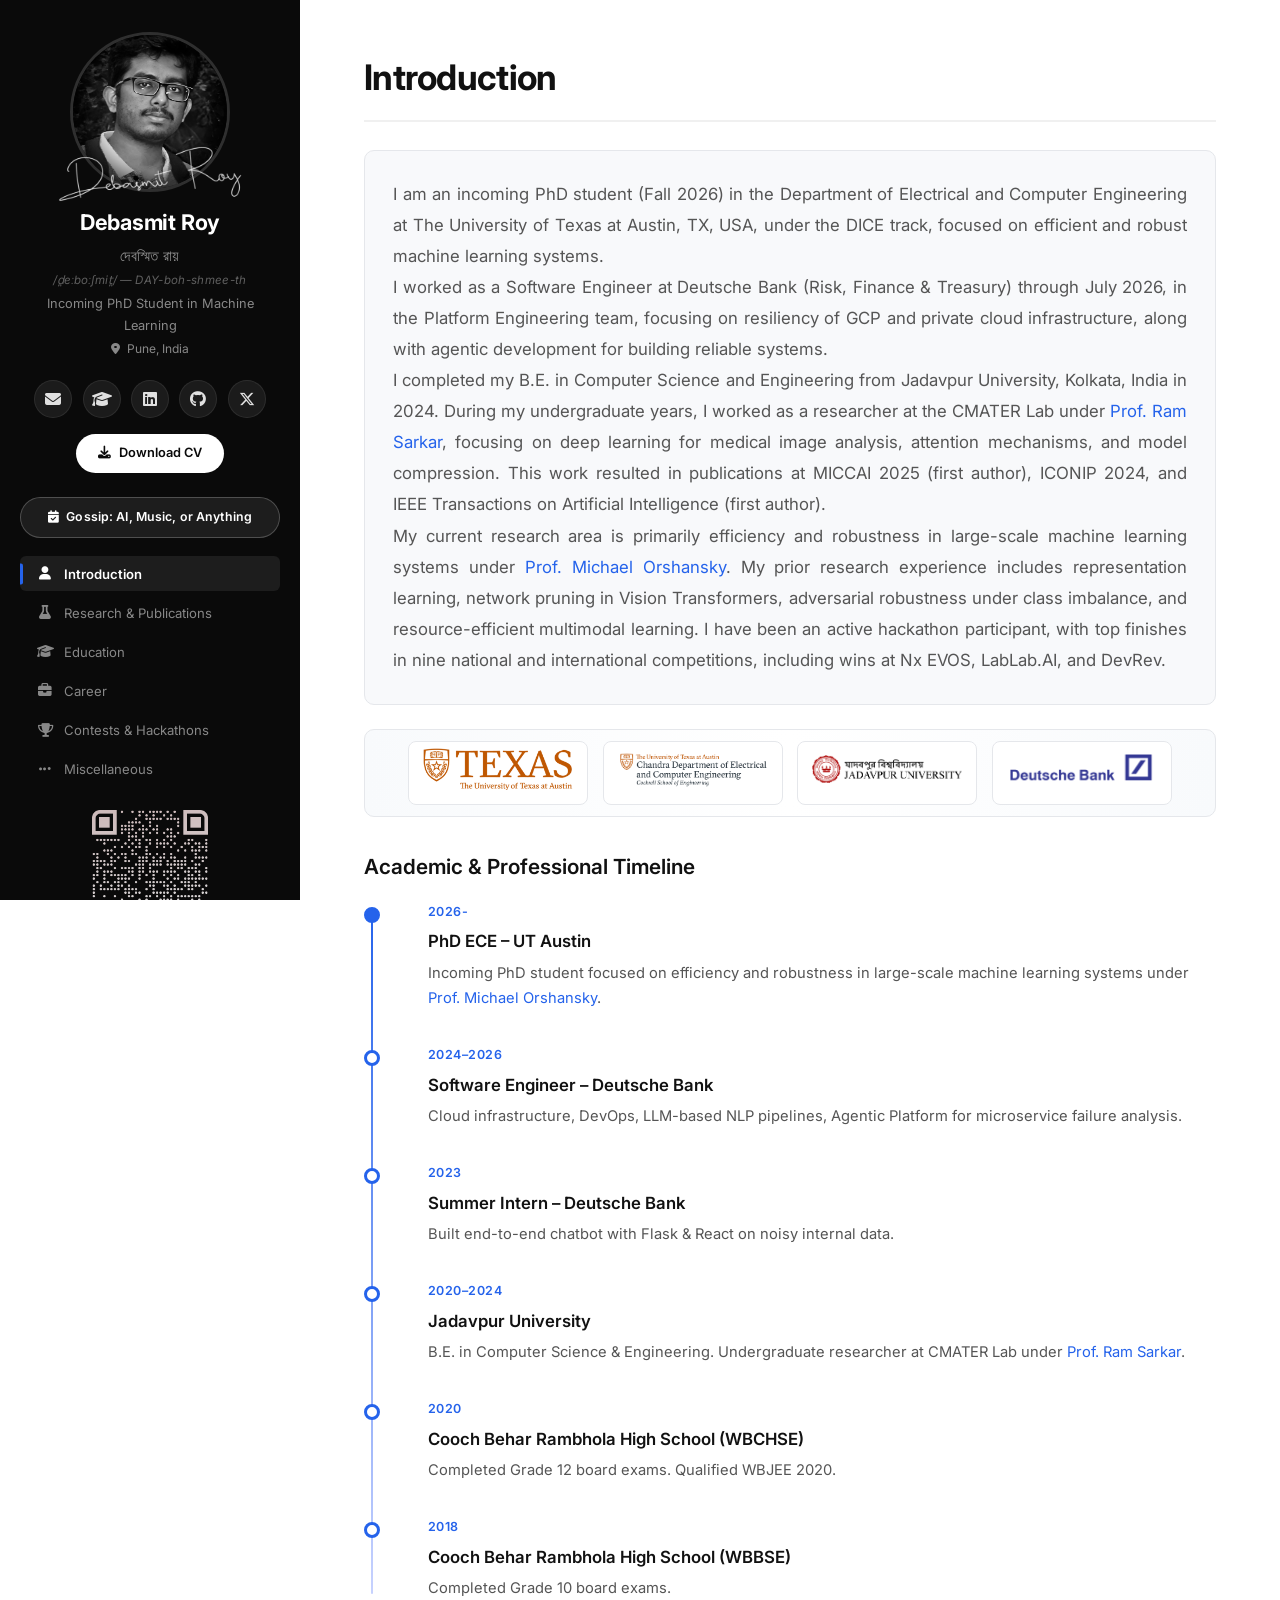
==== commit 93230c77: "index words added" ====
--- a/index.html
+++ b/index.html
@@ -3,7 +3,10 @@
 <head>
     <meta charset="UTF-8">
     <meta name="viewport" content="width=device-width, initial-scale=1.0">
-    <title>Debasmit Roy - Profile</title>
+    <meta name="google-site-verification" content="I-tfGKoiEw6IZz7SE9Jtx8o0ryyJLMB5U3AyWJLV364" />
+    <title>Debasmit Roy | PhD Student </title>
+    <meta name="description" content="Debasmit Roy is an incoming PhD student at The University of Texas at Austin working on efficient, robust, and scalable machine learning systems.">
+    <link rel="canonical" href="https://debasmitroy2002.github.io/profile/">
     <link rel="icon" type="image/svg+xml" href="assets/profile/DR-round.svg?v=7">
     <link rel="icon" type="image/png" sizes="32x32" href="assets/profile/DR-1.png?v=7">
     <link rel="shortcut icon" href="assets/profile/DR-1.png?v=7">
@@ -24,7 +27,7 @@
         <h1 class="profile-name">Debasmit Roy</h1>
         <p class="profile-name-bengali">দেবস্মিত রায়</p>
         <p class="profile-phonetic">/d̪eːboːʃmit̪/ &mdash; <span class="phonetic-hint">DAY-boh-shmee-th</span></p>
-        <p class="profile-tagline">Researcher &bull; Engineer</p>
+        <p class="profile-tagline">Incoming PhD Student in Machine Learning</p>
         <p class="profile-location"><i class="fas fa-map-marker-alt"></i> Pune, India</p>
     </div>
 
@@ -81,7 +84,7 @@
     <section class="content-section active" id="introduction">
         <h2>Introduction</h2>
         <div class="intro-text">
-            <p>I am an incoming PhD student (Fall 2026) in the Department of Electrical and Computer Engineering at <span class="keyword">The University of Texas at Austin, TX, USA</span>, under the <span class="keyword">DICE track</span>.</p>
+            <p>I am an incoming PhD student (Fall 2026) in the Department of Electrical and Computer Engineering at <span class="keyword">The University of Texas at Austin, TX, USA</span>, under the <span class="keyword">DICE track</span>, focused on efficient and robust machine learning systems.</p>
             
             <p>I worked as a Software Engineer at Deutsche Bank (Risk, Finance &amp; Treasury) through July 2026, in the Platform Engineering team, focusing on resiliency of GCP and private cloud infrastructure, along with agentic development for building reliable systems.</p>
 
@@ -343,7 +346,7 @@
             <div class="edu-card-content">
                 <div class="edu-card-header">
                     <h3>Deutsche India Pvt. Ltd. &mdash; Risk, Finance &amp; Treasury</h3>
-                    <span class="edu-year">June 2024 – Jul 2026</span>
+                    <span class="edu-year">July 2024 – Jul 2026</span>
                 </div>
                 <p class="edu-degree">Software Engineer</p>
                 <ul>
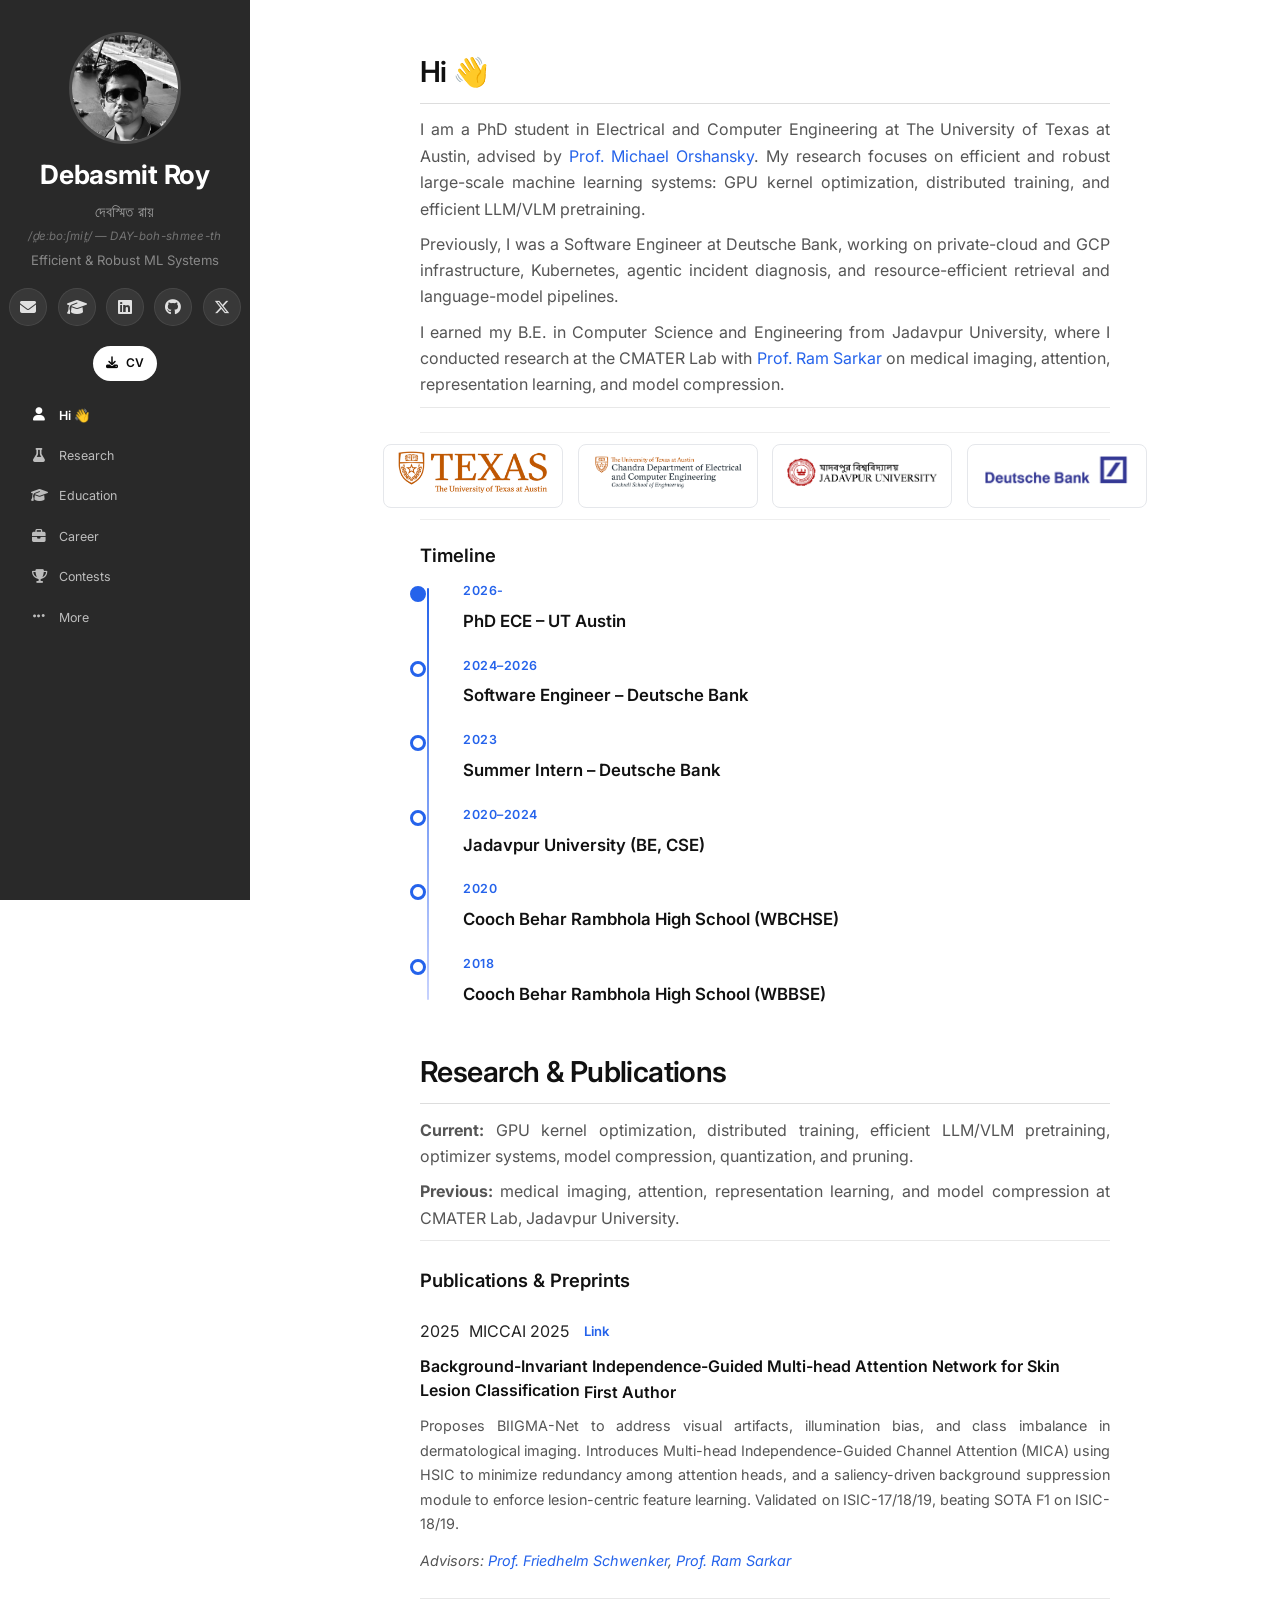
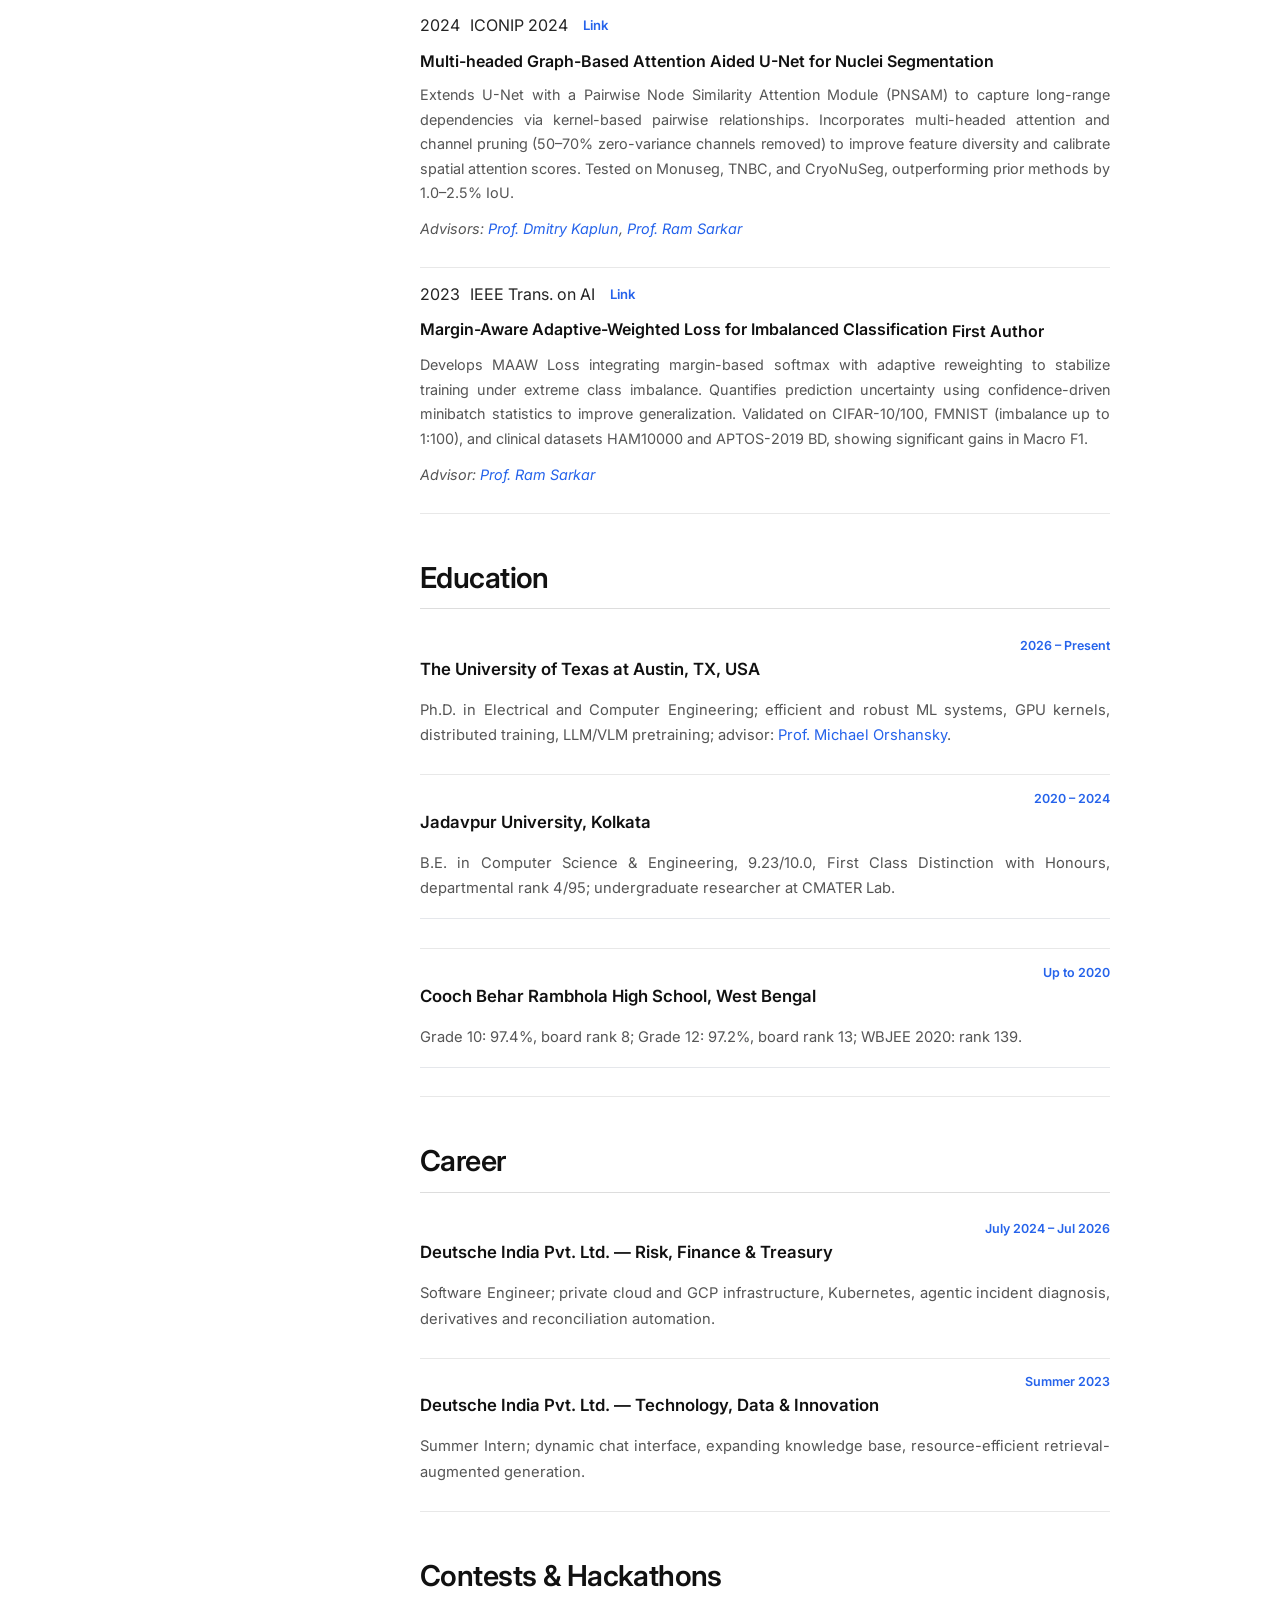
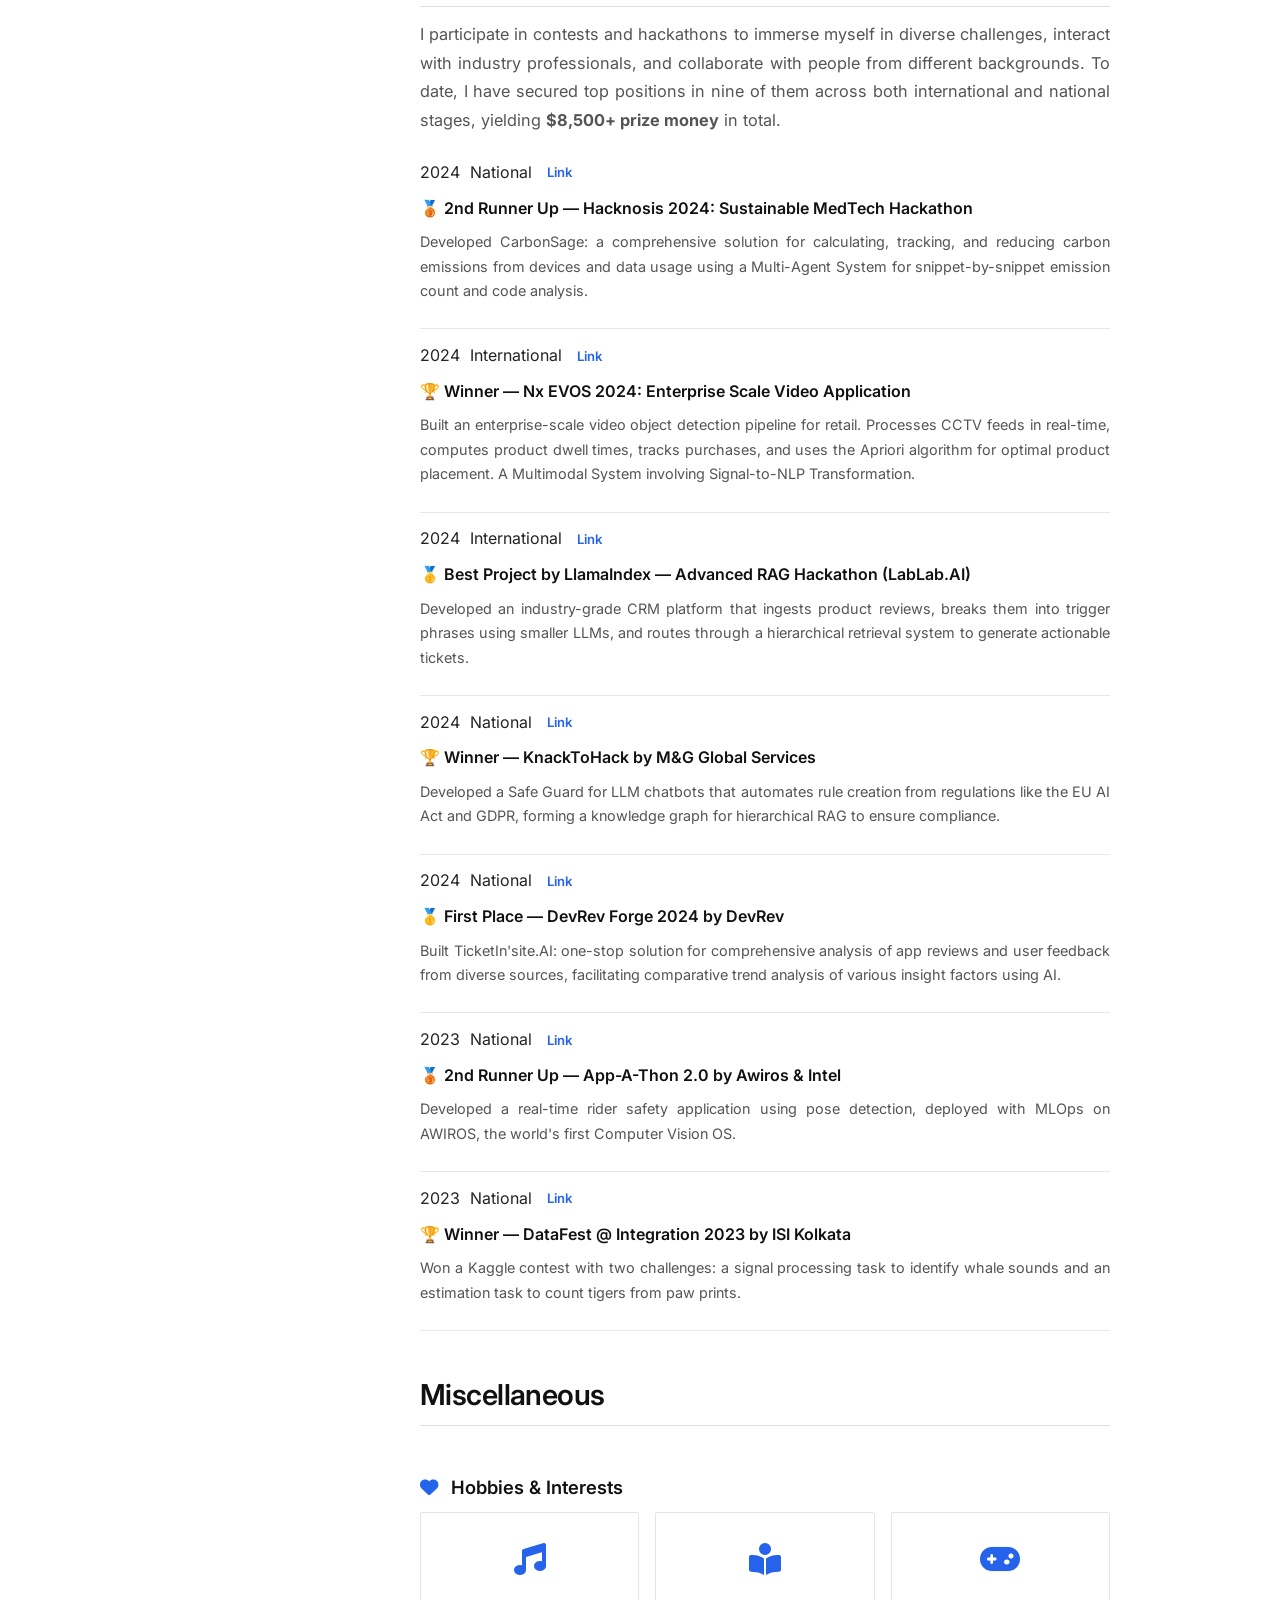
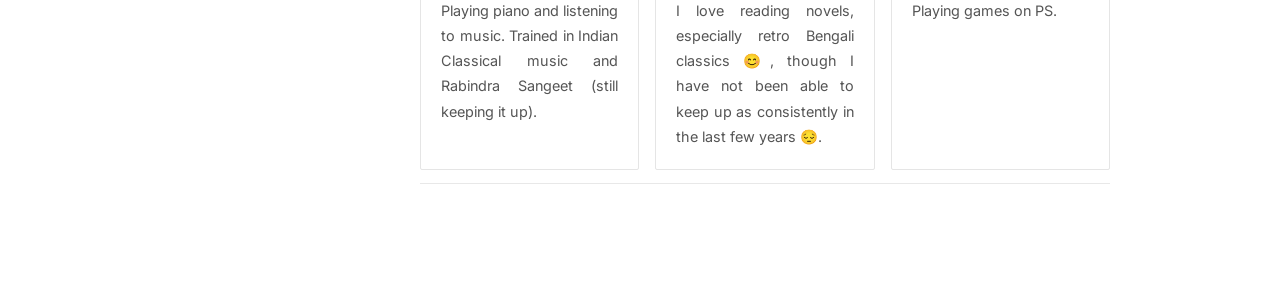
==== commit 145039c6: "reformated" ====
--- a/index.html
+++ b/index.html
@@ -1,11 +1,12 @@
 <!DOCTYPE html>
 <html lang="en">
 <head>
+    <title>Debasmit Roy | Efficient ML Systems</title>
+    <meta name="author" content="Debasmit Roy">
+    <meta name="google-site-verification" content="I-tfGKoiEw6IZz7SE9Jtx8o0ryyJLMB5U3AyWJLV364" />
     <meta charset="UTF-8">
     <meta name="viewport" content="width=device-width, initial-scale=1.0">
-    <meta name="google-site-verification" content="I-tfGKoiEw6IZz7SE9Jtx8o0ryyJLMB5U3AyWJLV364" />
-    <title>Debasmit Roy | PhD Student </title>
-    <meta name="description" content="Debasmit Roy is an incoming PhD student at The University of Texas at Austin working on efficient, robust, and scalable machine learning systems.">
+    <meta name="description" content="Debasmit Roy is a PhD student at The University of Texas at Austin working on efficient and robust large-scale machine learning systems.">
     <link rel="canonical" href="https://debasmitroy2002.github.io/profile/">
     <link rel="icon" type="image/svg+xml" href="assets/profile/DR-round.svg?v=7">
     <link rel="icon" type="image/png" sizes="32x32" href="assets/profile/DR-1.png?v=7">
@@ -27,8 +28,8 @@
         <h1 class="profile-name">Debasmit Roy</h1>
         <p class="profile-name-bengali">দেবস্মিত রায়</p>
         <p class="profile-phonetic">/d̪eːboːʃmit̪/ &mdash; <span class="phonetic-hint">DAY-boh-shmee-th</span></p>
-        <p class="profile-tagline">Incoming PhD Student in Machine Learning</p>
-        <p class="profile-location"><i class="fas fa-map-marker-alt"></i> Pune, India</p>
+        <p class="profile-tagline">Efficient &amp; Robust ML Systems</p>
+        <p class="profile-location"><i class="fas fa-map-marker-alt"></i> Austin, USA</p>
     </div>
 
     <div class="social-links">
@@ -39,33 +40,17 @@
         <a href="https://x.com/DebasmitR" target="_blank" rel="noopener noreferrer" title="X / Twitter"><i class="fab fa-x-twitter"></i></a>
     </div>
 
-    <a href="assets/profile/Resume_april26.pdf" download class="download-cv-btn">
-        <i class="fas fa-download"></i> Download CV
+    <a href="assets/profile/resume.pdf" download class="download-cv-btn">
+        <i class="fas fa-download"></i> CV
     </a>
 
-    <a href="https://calendar.app.google/R48owevVzzbStQem8" class="sidebar-chat-btn" target="_blank" rel="noopener noreferrer">
-        <i class="fas fa-calendar-check"></i> Gossip: AI, Music, or Anything
-    </a>
-
-    <nav class="section-nav">
-        <button class="nav-item active" data-section="introduction">
-            <i class="fas fa-user"></i> Introduction
-        </button>
-        <button class="nav-item" data-section="research">
-            <i class="fas fa-flask"></i> Research &amp; Publications
-        </button>
-        <button class="nav-item" data-section="education">
-            <i class="fas fa-graduation-cap"></i> Education
-        </button>
-        <button class="nav-item" data-section="career">
-            <i class="fas fa-briefcase"></i> Career
-        </button>
-        <button class="nav-item" data-section="contests">
-            <i class="fas fa-trophy"></i> Contests &amp; Hackathons
-        </button>
-        <button class="nav-item" data-section="miscellaneous">
-            <i class="fas fa-ellipsis-h"></i> Miscellaneous
-        </button>
+    <nav class="section-nav" aria-label="Page sections">
+        <a class="nav-item active" href="#introduction"><i class="fas fa-user"></i> Hi 👋</a>
+        <a class="nav-item" href="#research"><i class="fas fa-flask"></i> Research</a>
+        <a class="nav-item" href="#education"><i class="fas fa-graduation-cap"></i> Education</a>
+        <a class="nav-item" href="#career"><i class="fas fa-briefcase"></i> Career</a>
+        <a class="nav-item" href="#contests"><i class="fas fa-trophy"></i> Contests</a>
+        <a class="nav-item" href="#miscellaneous"><i class="fas fa-ellipsis-h"></i> More</a>
     </nav>
 
     <div class="qr-code-wrapper">
@@ -82,15 +67,14 @@
 
     <!-- ===== INTRODUCTION ===== -->
     <section class="content-section active" id="introduction">
-        <h2>Introduction</h2>
+        <h2>Hi 👋</h2>
         <div class="intro-text">
-            <p>I am an incoming PhD student (Fall 2026) in the Department of Electrical and Computer Engineering at <span class="keyword">The University of Texas at Austin, TX, USA</span>, under the <span class="keyword">DICE track</span>, focused on efficient and robust machine learning systems.</p>
+            <p>I am a PhD student in Electrical and Computer Engineering at <span class="keyword">The University of Texas at Austin</span>, advised by <span class="keyword"><a href="https://scholar.google.com/citations?user=vae65B0AAAAJ&amp;hl=en" target="_blank" rel="noopener noreferrer">Prof. Michael Orshansky</a></span>. My research focuses on efficient and robust large-scale machine learning systems: GPU kernel optimization, distributed training, and efficient LLM/VLM pretraining.</p>
             
-            <p>I worked as a Software Engineer at Deutsche Bank (Risk, Finance &amp; Treasury) through July 2026, in the Platform Engineering team, focusing on resiliency of GCP and private cloud infrastructure, along with agentic development for building reliable systems.</p>
-
-            <p>I completed my <span class="keyword">B.E. in Computer Science and Engineering</span> from <span class="keyword">Jadavpur University</span>, Kolkata, India in 2024. During my undergraduate years, I worked as a researcher at the <span class="keyword">CMATER Lab</span> under <span class="keyword"><a href="https://scholar.google.co.in/citations?hl=en&amp;user=bDj0BUEAAAAJ&amp;view_op=list_works&amp;sortby=pubdate" target="_blank" rel="noopener noreferrer">Prof. Ram Sarkar</a></span>, focusing on deep learning for medical image analysis, attention mechanisms, and model compression. This work resulted in publications at <span class="keyword">MICCAI 2025</span> (first author), <span class="keyword">ICONIP 2024</span>, and <span class="keyword">IEEE Transactions on Artificial Intelligence</span> (first author).</p>
-
-            <p>My current research area is primarily efficiency and robustness in large-scale machine learning systems under <span class="keyword"><a href="https://scholar.google.com/citations?user=vae65B0AAAAJ&amp;hl=en" target="_blank" rel="noopener noreferrer">Prof. Michael Orshansky</a></span>. My prior research experience includes representation learning, network pruning in Vision Transformers, adversarial robustness under class imbalance, and resource-efficient multimodal learning. I have been an active hackathon participant, with top finishes in nine national and international competitions, including wins at Nx EVOS, LabLab.AI, and DevRev.</p>
+            <p>Previously, I was a Software Engineer at <span class="keyword">Deutsche Bank</span>, working on private-cloud and GCP infrastructure, Kubernetes, agentic incident diagnosis, and resource-efficient retrieval and language-model pipelines.</p>
+
+            <p>I earned my B.E. in Computer Science and Engineering from <span class="keyword">Jadavpur University</span>, where I conducted research at the <span class="keyword">CMATER Lab</span> with <span class="keyword"><a href="https://scholar.google.co.in/citations?hl=en&amp;user=bDj0BUEAAAAJ&amp;view_op=list_works&amp;sortby=pubdate" target="_blank" rel="noopener noreferrer">Prof. Ram Sarkar</a></span> on medical imaging, attention, representation learning, and model compression.</p>
+
         </div>
 
         <div class="intro-logo-banner" aria-label="Affiliations and institutions">
@@ -120,14 +104,13 @@
             </div>
         </div>
 
-        <h3>Academic &amp; Professional Timeline</h3>
+        <h3>Timeline</h3>
         <div class="timeline">
             <div class="timeline-item">
                 <div class="timeline-dot"></div>
                 <div class="timeline-date">2026-</div>
                 <div class="timeline-body">
                     <h4>PhD ECE – UT Austin</h4>
-                    <p>Incoming PhD student focused on efficiency and robustness in large-scale machine learning systems under <a href="https://scholar.google.com/citations?user=vae65B0AAAAJ&amp;hl=en" target="_blank" rel="noopener noreferrer">Prof. Michael Orshansky</a>.</p>
                 </div>
             </div>
             <div class="timeline-item">
@@ -135,7 +118,6 @@
                 <div class="timeline-date">2024–2026</div>
                 <div class="timeline-body">
                     <h4>Software Engineer – Deutsche Bank</h4>
-                    <p>Cloud infrastructure, DevOps, LLM-based NLP pipelines, Agentic Platform for microservice failure analysis.</p>
                 </div>
             </div>
             <div class="timeline-item">
@@ -143,15 +125,13 @@
                 <div class="timeline-date">2023</div>
                 <div class="timeline-body">
                     <h4>Summer Intern – Deutsche Bank</h4>
-                    <p>Built end-to-end chatbot with Flask &amp; React on noisy internal data.</p>
                 </div>
             </div>
             <div class="timeline-item">
                 <div class="timeline-dot"></div>
                 <div class="timeline-date">2020–2024</div>
                 <div class="timeline-body">
-                    <h4>Jadavpur University</h4>
-                    <p>B.E. in Computer Science &amp; Engineering. Undergraduate researcher at CMATER Lab under <a href="https://scholar.google.co.in/citations?hl=en&amp;user=bDj0BUEAAAAJ&amp;view_op=list_works&amp;sortby=pubdate" target="_blank" rel="noopener noreferrer">Prof. Ram Sarkar</a>.</p>
+                    <h4>Jadavpur University (BE, CSE)</h4>
                 </div>
             </div>
             <div class="timeline-item">
@@ -159,7 +139,6 @@
                 <div class="timeline-date">2020</div>
                 <div class="timeline-body">
                     <h4>Cooch Behar Rambhola High School (WBCHSE)</h4>
-                    <p>Completed Grade 12 board exams. Qualified WBJEE 2020.</p>
                 </div>
             </div>
             <div class="timeline-item">
@@ -167,7 +146,6 @@
                 <div class="timeline-date">2018</div>
                 <div class="timeline-body">
                     <h4>Cooch Behar Rambhola High School (WBBSE)</h4>
-                    <p>Completed Grade 10 board exams.</p>
                 </div>
             </div>
         </div>
@@ -178,24 +156,24 @@
         <h2>Research &amp; Publications</h2>
 
         <div class="research-overview">
-            <p><strong>Current Focus:</strong> I currently focus on efficiency and robustness in large-scale machine learning systems, including distributed training and optimization for large-scale models (VLM, LLM).</p>
-            <p><strong>Past Experience:</strong> representation learning, model compression, attention-based and Vision-Language architectures, self-supervised learning, robustness under data imbalance, redundancy analysis in CNNs/Transformers, and graph-based attention mechanisms for medical imaging.</p>
+            <p><strong>Current:</strong> GPU kernel optimization, distributed training, efficient LLM/VLM pretraining, optimizer systems, model compression, quantization, and pruning.</p>
+            <p><strong>Previous:</strong> medical imaging, attention, representation learning, and model compression at CMATER Lab, Jadavpur University.</p>
         </div>
 
         <h3>Publications &amp; Preprints <button class="collapse-all-btn" data-target="publications"><i class="fas fa-compress-alt"></i> Minimize All</button></h3>
         <div class="card-list" id="publications">
 
             <!-- Paper 1 -->
-            <div class="pub-card" data-expanded="true">
+            <div class="pub-card" data-expanded="false">
                 <div class="pub-card-header">
                     <div class="pub-card-meta">
                         <span class="pub-year">2025</span>
                         <span class="pub-venue">MICCAI 2025</span>
+                        <a href="https://papers.miccai.org/miccai-2025/paper/2868_paper.pdf" class="paper-link" target="_blank" rel="noopener noreferrer">Link</a>
                     </div>
                     <h4>Background-Invariant Independence-Guided Multi-head Attention Network for Skin Lesion Classification <span class="badge">First Author</span></h4>
                     <p>Proposes <span class="keyword">BIIGMA-Net</span> to address visual artifacts, illumination bias, and class imbalance in dermatological imaging. Introduces <span class="keyword">Multi-head Independence-Guided Channel Attention (MICA)</span> using <span class="keyword">HSIC</span> to minimize redundancy among attention heads, and a <span class="keyword">saliency-driven background suppression</span> module to enforce lesion-centric feature learning. Validated on ISIC-17/18/19, beating SOTA F1 on ISIC-18/19.</p>
                     <p class="paper-advisors">Advisors: <a href="https://scholar.google.com/citations?hl=en&amp;user=ie0eT6IAAAAJ&amp;view_op=list_works&amp;sortby=pubdate" target="_blank" rel="noopener noreferrer">Prof. Friedhelm Schwenker</a>, <a href="https://scholar.google.co.in/citations?hl=en&amp;user=bDj0BUEAAAAJ&amp;view_op=list_works&amp;sortby=pubdate" target="_blank" rel="noopener noreferrer">Prof. Ram Sarkar</a></p>
-                    <a href="https://papers.miccai.org/miccai-2025/paper/2868_paper.pdf" class="paper-link" target="_blank" rel="noopener noreferrer"><i class="fas fa-file-pdf"></i> Paper Link</a>
                 </div>
                 <div class="pub-card-images">
                     <div class="image-scroll-container">
@@ -206,16 +184,16 @@
             </div>
 
             <!-- Paper 2 -->
-            <div class="pub-card" data-expanded="true">
+            <div class="pub-card" data-expanded="false">
                 <div class="pub-card-header">
                     <div class="pub-card-meta">
                         <span class="pub-year">2024</span>
                         <span class="pub-venue">ICONIP 2024</span>
+                        <a href="https://link.springer.com/chapter/10.1007/978-981-96-6688-1_16" class="paper-link" target="_blank" rel="noopener noreferrer">Link</a>
                     </div>
                     <h4>Multi-headed Graph-Based Attention Aided U-Net for Nuclei Segmentation</h4>
                     <p>Extends U-Net with a <span class="keyword">Pairwise Node Similarity Attention Module (PNSAM)</span> to capture long-range dependencies via kernel-based pairwise relationships. Incorporates <span class="keyword">multi-headed attention</span> and <span class="keyword">channel pruning</span> (50–70% zero-variance channels removed) to improve feature diversity and calibrate spatial attention scores. Tested on Monuseg, TNBC, and CryoNuSeg, outperforming prior methods by 1.0–2.5% IoU.</p>
                     <p class="paper-advisors">Advisors: <a href="https://scholar.google.com/citations?user=cuLrvWAAAAAJ&amp;view_op=list_works&amp;sortby=pubdate" target="_blank" rel="noopener noreferrer">Prof. Dmitry Kaplun</a>, <a href="https://scholar.google.co.in/citations?hl=en&amp;user=bDj0BUEAAAAJ&amp;view_op=list_works&amp;sortby=pubdate" target="_blank" rel="noopener noreferrer">Prof. Ram Sarkar</a></p>
-                    <a href="https://link.springer.com/chapter/10.1007/978-981-96-6688-1_16" class="paper-link" target="_blank" rel="noopener noreferrer"><i class="fas fa-file-pdf"></i> Paper Link</a>
                 </div>
                 <div class="pub-card-images">
                     <div class="image-scroll-container">
@@ -227,16 +205,16 @@
             </div>
 
             <!-- Paper 3 -->
-            <div class="pub-card" data-expanded="true">
+            <div class="pub-card" data-expanded="false">
                 <div class="pub-card-header">
                     <div class="pub-card-meta">
                         <span class="pub-year">2023</span>
                         <span class="pub-venue">IEEE Trans. on AI</span>
+                        <a href="https://ieeexplore.ieee.org/abstract/document/10123019/" class="paper-link" target="_blank" rel="noopener noreferrer">Link</a>
                     </div>
                     <h4>Margin-Aware Adaptive-Weighted Loss for Imbalanced Classification <span class="badge">First Author</span></h4>
                     <p>Develops <span class="keyword">MAAW Loss</span> integrating <span class="keyword">margin-based softmax</span> with <span class="keyword">adaptive reweighting</span> to stabilize training under extreme class imbalance. Quantifies prediction uncertainty using confidence-driven minibatch statistics to improve generalization. Validated on CIFAR-10/100, FMNIST (imbalance up to 1:100), and clinical datasets HAM10000 and APTOS-2019 BD, showing significant gains in Macro F1.</p>
                     <p class="paper-advisors">Advisor: <a href="https://scholar.google.co.in/citations?hl=en&amp;user=bDj0BUEAAAAJ&amp;view_op=list_works&amp;sortby=pubdate" target="_blank" rel="noopener noreferrer">Prof. Ram Sarkar</a></p>
-                    <a href="https://ieeexplore.ieee.org/abstract/document/10123019/" class="paper-link" target="_blank" rel="noopener noreferrer"><i class="fas fa-file-pdf"></i> Paper Link</a>
                 </div>
                 <div class="pub-card-images">
                     <div class="image-scroll-container">
@@ -248,31 +226,6 @@
             </div>
         </div>
 
-        <h3>Research Philosophy <button class="collapse-all-btn" data-target="research-interests"><i class="fas fa-compress-alt"></i> Minimize All</button></h3>
-        <div class="card-list" id="research-interests">
-
-            <div class="research-interest-card" data-expanded="true">
-                <div class="pub-card-header">
-                    <p><strong>Core Theme:</strong> <span class="keyword">Trustworthy AI</span>&mdash;Unifying Efficiency, Robustness, and Interpretability.</p>
-                    <ul class="philosophy-list">
-                        <li>Move beyond &lsquo;accuracy&rsquo; to &lsquo;reliability&rsquo; in OOD scenarios.</li>
-                        <li>Bridge the gap between theoretical robustness and deployment constraints (Industry Alignment).</li>
-                    </ul>
-                    <p class="philosophy-note">Deep technical rigor over &lsquo;vibe coding&rsquo;&mdash;committed to first-principles understanding.</p>
-                </div>
-                <div class="pub-card-images">
-                    <div class="image-scroll-container">
-                        <img src="assets/research/current/philo.png" alt="Research Philosophy">
-                    </div>
-                </div>
-            </div>
-
-        </div>
-
-        <h3>Honors &amp; Achievements</h3>
-        <ul class="achievements-list">
-            <li><i class="fas fa-award"></i> Invited attendee at <strong>IndoML Symposium 2024</strong>, IIT Bombay.</li>
-        </ul>
     </section>
 
     <!-- ===== EDUCATION ===== -->
@@ -284,14 +237,9 @@
             <div class="edu-card-content">
                 <div class="edu-card-header">
                     <h3>The University of Texas at Austin, TX, USA</h3>
-                    <span class="edu-year">Fall 2026 – 2031 (Expected)</span>
-                </div>
-                <p class="edu-degree">PhD in Electrical and Computer Engineering (Decision, Information, and Communications Engineering - DICE Track)</p>
-                <ul>
-                    <li>Incoming PhD student in the Department of Electrical and Computer Engineering.</li>
-                    <li>Research focus: efficiency and robustness in large-scale machine learning systems under <strong><a href="https://scholar.google.com/citations?user=vae65B0AAAAJ&amp;hl=en" target="_blank" rel="noopener noreferrer">Prof. Michael Orshansky</a></strong>.</li>
-                    <li>Recipient of the UT Austin Engineering Fellowship (multi-year).</li>
-                </ul>
+                    <span class="edu-year">2026 – Present</span>
+                </div>
+                <p class="edu-degree">Ph.D. in Electrical and Computer Engineering; efficient and robust ML systems, GPU kernels, distributed training, LLM/VLM pretraining; advisor: <a href="https://scholar.google.com/citations?user=vae65B0AAAAJ&amp;hl=en" target="_blank" rel="noopener noreferrer">Prof. Michael Orshansky</a>.</p>
             </div>
         </div>
 
@@ -302,15 +250,8 @@
                     <h3>Jadavpur University, Kolkata</h3>
                     <span class="edu-year">2020 – 2024</span>
                 </div>
-                <p class="edu-degree">B.E. in Computer Science &amp; Engineering &mdash; <strong>9.23 CGPA (9.30 SGPA)</strong> &mdash; First Class Distinction with Honours</p>
-                <ul>
-                    <li>Secured <strong>4th(/95) merit position</strong> in the department. <a href="https://drive.google.com/file/d/1LSaTNxYV3z-DMX039-wadxn-GK2bf3D8/view?usp=drive_link" target="_blank" rel="noopener noreferrer">📄 Transcript</a></li>
-                    <li>Worked at <strong>CMATER Lab</strong> under <strong><a href="https://scholar.google.co.in/citations?hl=en&amp;user=bDj0BUEAAAAJ&amp;view_op=list_works&amp;sortby=pubdate" target="_blank" rel="noopener noreferrer">Prof. Ram Sarkar</a></strong> as an undergraduate researcher, focusing on Deep Learning and Computer Vision.</li>
-                    <li>Core coursework: OS, DBMS, AI, NLP. Honours: Machine Learning, Big Data Analytics, Network Security, Bioinformatics, Optimization Techniques.</li>
-                    <!-- <li>Organized an <strong>NLP-themed hackathon</strong>, including curating and preparing the dataset. <a href="https://www.researchgate.net/publication/384720339_COMSYS_Hackathon-II_Igniting_AI_Minds" target="_blank" rel="noopener noreferrer">📄 Hackathon Report</a></li> -->
-                </ul>
+                <p class="edu-degree">B.E. in Computer Science &amp; Engineering, 9.23/10.0, First Class Distinction with Honours, departmental rank 4/95; undergraduate researcher at CMATER Lab.</p>
                 <div class="edu-media">
-                    <!-- <img src="assets/education/ju.png" alt="Jadavpur University" class="edu-photo"> -->
                     <!-- <iframe class="edu-map" src="https://www.google.com/maps/embed?pb=!1m18!1m12!1m3!1d3686.5!2d88.3709702!3d22.4999214!2m3!1f0!2f0!3f0!3m2!1i1024!2i768!4f13.1!3m3!1m2!1s0x3a0271237f28abe9%3A0xd047bab0c8bfb11c!2sJadavpur%20University!5e0!3m2!1sen!2sin!4v1713500000000" allowfullscreen="" loading="lazy" referrerpolicy="no-referrer-when-downgrade"></iframe> -->
                 </div>
             </div>
@@ -323,14 +264,8 @@
                     <h3>Cooch Behar Rambhola High School, West Bengal</h3>
                     <span class="edu-year">Up to 2020</span>
                 </div>
-                <p class="edu-degree">WBBSE &amp; WBCHSE Board Exams</p>
-                <ul>
-                    <li><strong>Grade 10 (2018):</strong> Scored <span class="keyword">97.4%</span>, ranked <span class="keyword">8th in the board</span> (~1M students).</li>
-                    <li><strong>Grade 12 (2020):</strong> Scored <span class="keyword">97.2%</span>, ranked <span class="keyword">13th in the board</span> (~760k students).</li>
-                    <li><strong>WBJEE 2020:</strong> Rank <span class="keyword">139th</span> (Open Category) among 75k candidates.</li>
-                </ul>
+                <p class="edu-degree">Grade 10: 97.4%, board rank 8; Grade 12: 97.2%, board rank 13; WBJEE 2020: rank 139.</p>
                 <div class="edu-media">
-                    <!-- <img src="assets/education/rambhola.jpg" alt="Cooch Behar Rambhola High School" class="edu-photo"> -->
                     <!-- <iframe class="edu-map" src="https://www.google.com/maps/embed?pb=!1m18!1m12!1m3!1d1085!2d89.4440428!3d26.3333899!2m3!1f0!2f0!3f0!3m2!1i1024!2i768!4f13.1!3m3!1m2!1s0x39e2fe8510266d45%3A0x14f3864057d40f62!2sCoochbehar%20Rambhola%20High%20School!5e0!3m2!1sen!2sin!4v1713500000000" allowfullscreen="" loading="lazy" referrerpolicy="no-referrer-when-downgrade"></iframe> -->
                 </div>
             </div>
@@ -348,13 +283,7 @@
                     <h3>Deutsche India Pvt. Ltd. &mdash; Risk, Finance &amp; Treasury</h3>
                     <span class="edu-year">July 2024 – Jul 2026</span>
                 </div>
-                <p class="edu-degree">Software Engineer</p>
-                <ul>
-                    <li>Worked on <span class="keyword">Cloud infrastructure</span> and <span class="keyword">DevOps</span> using <span class="keyword">GCP</span>, <span class="keyword">Kubernetes</span>, <span class="keyword">CI/CD pipelines</span>, and <span class="keyword">SRE tools</span> to maintain high-availability financial systems.</li>
-                    <li>Designed and implemented <span class="keyword">LLM-based NLP pipelines</span> for derivatives analysis, mapping quantitative market factors to financial news for explainable insights.</li>
-                    <li>Developed <span class="keyword">Agentic Platform</span> to perform root-cause analysis of microservice failures, improving system observability and reducing incident resolution time.</li>
-                    <li>Optimized large-scale model deployment through <span class="keyword">architecture tuning</span>, <span class="keyword">quantization</span>, and <span class="keyword">retrieval strategies</span>.</li>
-                </ul>
+                <p class="edu-degree">Software Engineer; private cloud and GCP infrastructure, Kubernetes, agentic incident diagnosis, derivatives and reconciliation automation.</p>
             </div>
         </div>
 
@@ -365,11 +294,7 @@
                     <h3>Deutsche India Pvt. Ltd. &mdash; Technology, Data &amp; Innovation</h3>
                     <span class="edu-year">Summer 2023</span>
                 </div>
-                <p class="edu-degree">Summer Intern</p>
-                <ul>
-                    <li>Built an <span class="keyword">end-to-end chatbot</span> with <span class="keyword">Flask</span> (backend) and <span class="keyword">React</span> (frontend) on extremely noisy and unstructured internal data.</li>
-                    <li>Implemented <span class="keyword">context search algorithms</span> and <span class="keyword">dynamic knowledge base expansion</span> on language models running with limited resources.</li>
-                </ul>
+                <p class="edu-degree">Summer Intern; dynamic chat interface, expanding knowledge base, resource-efficient retrieval-augmented generation.</p>
             </div>
         </div>
     </section>
@@ -377,7 +302,7 @@
     <!-- ===== CONTESTS & HACKATHONS ===== -->
     <section class="content-section" id="contests">
         <h2>Contests &amp; Hackathons</h2>
-        <p class="section-intro">I actively participate in contests and hackathons to immerse myself in diverse challenges, interact with industry professionals, and collaborate with people from different backgrounds. To date, I have secured top positions in nine of them across both international and national stages, yielding <strong>$8,500+ prize money</strong> in total.</p>
+        <p class="section-intro">I participate in contests and hackathons to immerse myself in diverse challenges, interact with industry professionals, and collaborate with people from different backgrounds. To date, I have secured top positions in nine of them across both international and national stages, yielding <strong>$8,500+ prize money</strong> in total.</p>
 
         <div class="card-list" id="hackathons-list">
             <div class="collapse-all-btn-wrapper"><button class="collapse-all-btn" data-target="hackathons-list"><i class="fas fa-compress-alt"></i> Minimize All</button></div>
@@ -387,17 +312,10 @@
                     <div class="pub-card-meta">
                         <span class="pub-year">2024</span>
                         <span class="pub-venue">National</span>
+                        <a href="https://hacknosis.hackerearth.com/" class="paper-link" target="_blank" rel="noopener noreferrer">Link</a>
                     </div>
                     <h4>🥉 2nd Runner Up — Hacknosis 2024: Sustainable MedTech Hackathon</h4>
                     <p>Developed <span class="keyword">CarbonSage</span>: a comprehensive solution for calculating, tracking, and reducing carbon emissions from devices and data usage using a <span class="keyword">Multi-Agent System</span> for snippet-by-snippet emission count and code analysis.</p>
-                    <a href="https://hacknosis.hackerearth.com/" class="paper-link" target="_blank" rel="noopener noreferrer"><i class="fas fa-link"></i> Hackathon Link</a>
-                </div>
-                <div class="pub-card-images">
-                    <div class="image-scroll-container">
-                        <img src="assets/contests/carbon/carbon1.png" alt="CarbonSage 1">
-                        <img src="assets/contests/carbon/carbon2.png" alt="CarbonSage 2">
-                        <img src="assets/contests/carbon/carbon3.png" alt="CarbonSage 3">
-                    </div>
                 </div>
             </div>
 
@@ -406,18 +324,10 @@
                     <div class="pub-card-meta">
                         <span class="pub-year">2024</span>
                         <span class="pub-venue">International</span>
+                        <a href="https://nxevos.hackerearth.com/" class="paper-link" target="_blank" rel="noopener noreferrer">Link</a>
                     </div>
                     <h4>🏆 Winner — Nx EVOS 2024: Enterprise Scale Video Application</h4>
                     <p>Built an enterprise-scale <span class="keyword">video object detection pipeline</span> for retail. Processes CCTV feeds in real-time, computes product dwell times, tracks purchases, and uses the <span class="keyword">Apriori algorithm</span> for optimal product placement. A <span class="keyword">Multimodal System</span> involving <span class="keyword">Signal-to-NLP Transformation</span>.</p>
-                    <a href="https://nxevos.hackerearth.com/" class="paper-link" target="_blank" rel="noopener noreferrer"><i class="fas fa-link"></i> Hackathon Link</a>
-                </div>
-                <div class="pub-card-images">
-                    <div class="image-scroll-container">
-                        <img src="assets/contests/nx/nx1.png" alt="Nx EVOS 1">
-                        <img src="assets/contests/nx/nx2.png" alt="Nx EVOS 2">
-                        <img src="assets/contests/nx/nx3.png" alt="Nx EVOS 3">
-                        <img src="assets/contests/nx/nx4.png" alt="Nx EVOS 4">
-                    </div>
                 </div>
             </div>
 
@@ -426,15 +336,10 @@
                     <div class="pub-card-meta">
                         <span class="pub-year">2024</span>
                         <span class="pub-venue">International</span>
+                        <a href="https://lablab.ai/u/@debasmit2020/clwhv1t3j000h2afdj968jzph" class="paper-link" target="_blank" rel="noopener noreferrer">Link</a>
                     </div>
                     <h4>🥇 Best Project by LlamaIndex — Advanced RAG Hackathon (LabLab.AI)</h4>
                     <p>Developed an industry-grade <span class="keyword">CRM platform</span> that ingests product reviews, breaks them into trigger phrases using smaller LLMs, and routes through a <span class="keyword">hierarchical retrieval system</span> to generate actionable tickets.</p>
-                    <a href="https://lablab.ai/u/@debasmit2020/clwhv1t3j000h2afdj968jzph" class="paper-link" target="_blank" rel="noopener noreferrer"><i class="fas fa-link"></i> Project Link</a>
-                </div>
-                <div class="pub-card-images">
-                    <div class="image-scroll-container">
-                        <img src="assets/placeholder/placeholder.jpg" alt="LabLab RAG Hackathon">
-                    </div>
                 </div>
             </div>
 
@@ -443,20 +348,10 @@
                     <div class="pub-card-meta">
                         <span class="pub-year">2024</span>
                         <span class="pub-venue">National</span>
+                        <a href="https://drive.google.com/file/d/1s1P0pADh6CGlmtXZG44OKW5fGHw0kB8B/view" class="paper-link" target="_blank" rel="noopener noreferrer">Link</a>
                     </div>
                     <h4>🏆 Winner — KnackToHack by M&amp;G Global Services</h4>
                     <p>Developed a <span class="keyword">Safe Guard for LLM chatbots</span> that automates rule creation from regulations like the <span class="keyword">EU AI Act</span> and <span class="keyword">GDPR</span>, forming a knowledge graph for <span class="keyword">hierarchical RAG</span> to ensure compliance.</p>
-                    <a href="https://drive.google.com/file/d/1s1P0pADh6CGlmtXZG44OKW5fGHw0kB8B/view" class="paper-link" target="_blank" rel="noopener noreferrer"><i class="fas fa-file-alt"></i> Proof</a>
-                </div>
-                <div class="pub-card-images">
-                    <div class="image-scroll-container">
-                        <img src="assets/contests/knack/knack1.png" alt="KnackToHack 1">
-                        <img src="assets/contests/knack/knack2.png" alt="KnackToHack 2">
-                        <img src="assets/contests/knack/knack3.png" alt="KnackToHack 3">
-                        <img src="assets/contests/knack/knack4.png" alt="KnackToHack 4">
-                        <img src="assets/contests/knack/knack5.png" alt="KnackToHack 5">
-                        <img src="assets/contests/knack/knack6.png" alt="KnackToHack 6">
-                    </div>
                 </div>
             </div>
 
@@ -465,18 +360,10 @@
                     <div class="pub-card-meta">
                         <span class="pub-year">2024</span>
                         <span class="pub-venue">National</span>
+                        <a href="https://devfolio.co/projects/ticketinsiteai-fb2c" class="paper-link" target="_blank" rel="noopener noreferrer">Link</a>
                     </div>
                     <h4>🥇 First Place — DevRev Forge 2024 by DevRev</h4>
                     <p>Built <span class="keyword">TicketIn'site.AI</span>: one-stop solution for comprehensive analysis of app reviews and user feedback from diverse sources, facilitating comparative trend analysis of various insight factors using AI.</p>
-                    <p>First Place, <span class="keyword">DevRev Forge by DevRev</span>, 2024 National.</p>
-                    <a href="https://devfolio.co/projects/ticketinsiteai-fb2c" class="paper-link" target="_blank" rel="noopener noreferrer"><i class="fas fa-link"></i> Project Link</a>
-                </div>
-                <div class="pub-card-images">
-                    <div class="image-scroll-container">
-                        <img src="assets/contests/dev/dev1.jpeg" alt="TicketIn'site.AI 1">
-                        <img src="assets/contests/dev/dev2.jpeg" alt="TicketIn'site.AI 2">
-                        <img src="assets/contests/dev/dev3.jpeg" alt="TicketIn'site.AI 3">
-                    </div>
                 </div>
             </div>
 
@@ -485,15 +372,10 @@
                     <div class="pub-card-meta">
                         <span class="pub-year">2023</span>
                         <span class="pub-venue">National</span>
+                        <a href="https://drive.google.com/file/d/1tsqAA7evyOVRmhiW9SoR8wpaDzkL-RxS/view" class="paper-link" target="_blank" rel="noopener noreferrer">Link</a>
                     </div>
                     <h4>🥉 2nd Runner Up — App-A-Thon 2.0 by Awiros &amp; Intel</h4>
                     <p>Developed a real-time <span class="keyword">rider safety application</span> using <span class="keyword">pose detection</span>, deployed with <span class="keyword">MLOps</span> on <span class="keyword">AWIROS</span>, the world's first Computer Vision OS.</p>
-                    <a href="https://drive.google.com/file/d/1tsqAA7evyOVRmhiW9SoR8wpaDzkL-RxS/view" class="paper-link" target="_blank" rel="noopener noreferrer"><i class="fas fa-file-alt"></i> Proof</a>
-                </div>
-                <div class="pub-card-images">
-                    <div class="image-scroll-container">
-                        <img src="assets/contests/awiros/awiros.jpeg" alt="App-A-Thon Awiros">
-                    </div>
                 </div>
             </div>
 
@@ -502,15 +384,10 @@
                     <div class="pub-card-meta">
                         <span class="pub-year">2023</span>
                         <span class="pub-venue">National</span>
+                        <a href="https://credsverse.com/credentials/09e8ccef-0e12-4055-996f-4a74cc1ec837" class="paper-link" target="_blank" rel="noopener noreferrer">Link</a>
                     </div>
                     <h4>🏆 Winner — DataFest @ Integration 2023 by ISI Kolkata</h4>
                     <p>Won a Kaggle contest with two challenges: a <span class="keyword">signal processing</span> task to identify whale sounds and an <span class="keyword">estimation task</span> to count tigers from paw prints.</p>
-                    <a href="https://credsverse.com/credentials/09e8ccef-0e12-4055-996f-4a74cc1ec837" class="paper-link" target="_blank" rel="noopener noreferrer"><i class="fas fa-award"></i> Credential</a>
-                </div>
-                <div class="pub-card-images">
-                    <div class="image-scroll-container">
-                        <img src="assets/placeholder/placeholder.jpg" alt="DataFest ISI Kolkata">
-                    </div>
                 </div>
             </div>
 
@@ -520,31 +397,6 @@
     <!-- ===== MISCELLANEOUS ===== -->
     <section class="content-section" id="miscellaneous">
         <h2>Miscellaneous</h2>
-
-        <div class="misc-block">
-            <h3><i class="fas fa-cogs"></i> Skills &amp; Certifications</h3>
-            <div class="skills-grid">
-                <div class="skill-group">
-                    <h4>Languages</h4>
-                    <p><span class="keyword">C</span> <span class="keyword">C++</span> <span class="keyword">Java</span> <span class="keyword">Python</span> <span class="keyword">JavaScript</span> <span class="keyword">MATLAB</span> <span class="keyword">ASM</span> <span class="keyword">VHDL</span></p>
-                </div>
-                <div class="skill-group">
-                    <h4>Software &amp; Tools</h4>
-                    <p><span class="keyword">TensorFlow</span> <span class="keyword">PyTorch</span> <span class="keyword">CUDA</span> <span class="keyword">OpenCV</span> <span class="keyword">LangChain</span> <span class="keyword">Docker</span> <span class="keyword">Git</span> <span class="keyword">Flask</span> <span class="keyword">AWS</span></p>
-                </div>
-                <div class="skill-group">
-                    <h4>Core CS &amp; Honours</h4>
-                    <p><span class="keyword">OS</span> <span class="keyword">Networks</span> <span class="keyword">DBMS</span> <span class="keyword">AI</span> <span class="keyword">NLP</span> <span class="keyword">Machine Learning</span> <span class="keyword">Big Data</span> <span class="keyword">Network Security</span> <span class="keyword">Bioinformatics</span></p>
-                </div>
-            </div>
-
-            <h4>Certifications</h4>
-            <ul class="cert-list">
-                <li><a href="https://www.coursera.org/account/accomplishments/verify/VS5CQW8QUNHB?utm_source=link&utm_medium=certificate&utm_content=cert_image&utm_campaign=sharing_cta&utm_product=course" target="_blank" rel="noopener noreferrer"><i class="fas fa-award"></i> Machine Learning – Coursera</a></li>
-                <li><a href="https://coursera.org/share/74d5bab412990ad313ccb65c399f7a39" target="_blank" rel="noopener noreferrer"><i class="fas fa-award"></i> Neural Networks and Deep Learning – Coursera</a></li>
-                <li><a href="https://coursera.org/share/8f767f28d4929867dec72864966adf55" target="_blank" rel="noopener noreferrer"><i class="fas fa-award"></i> Hyperparameter Tuning, Regularization, and Optimization – Coursera</a></li>
-            </ul>
-        </div>
 
         <div class="misc-block">
             <h3><i class="fas fa-heart"></i> Hobbies &amp; Interests</h3>
@@ -567,17 +419,5 @@
 
 </main>
 
-<!-- ========== LIGHTBOX ========== -->
-<div class="lightbox-overlay" id="lightbox">
-    <div class="lightbox-content">
-        <button class="lightbox-close" id="lightboxClose"><i class="fas fa-times"></i></button>
-        <button class="lightbox-prev" id="lightboxPrev"><i class="fas fa-chevron-left"></i></button>
-        <img src="" alt="Enlarged view" class="lightbox-img" id="lightboxImg">
-        <button class="lightbox-next" id="lightboxNext"><i class="fas fa-chevron-right"></i></button>
-        <div class="lightbox-dots" id="lightboxDots"></div>
-    </div>
-</div>
-
-<script src="script.js"></script>
 </body>
 </html>
--- a/style.css
+++ b/style.css
@@ -535,8 +535,8 @@
 
 @media (max-width: 700px) {
     .intro-logo-banner {
-        overflow-x: auto;
-        overflow-y: hidden;
+        overflow-x: auto !important;
+        overflow-y: hidden !important;
     }
 
     .intro-logo-track {
@@ -687,6 +687,10 @@
     overflow: hidden;
     transition: transform var(--transition-speed);
     cursor: pointer;
+}
+
+.hack-card .pub-card-images {
+    display: none;
 }
 
 .philosophy-list {
@@ -1346,3 +1350,370 @@
     opacity: 1;
     pointer-events: auto;
 }
+
+/* =============================================
+   SINGLE-PAGE MINIMAL LAYOUT
+   ============================================= */
+body {
+    display: block;
+    background: #fff;
+    color: #242424;
+}
+
+.left-panel {
+    position: fixed;
+    top: 0;
+    left: 0;
+    transform: none !important;
+    transition: none;
+    width: 250px;
+    height: 100vh;
+    padding: 2rem 1.25rem;
+    display: flex;
+    flex-direction: column;
+    gap: 1rem;
+    overflow: hidden;
+    background: #292929;
+}
+
+.profile-section {
+    grid-area: profile;
+    margin: 0;
+    text-align: center;
+}
+
+.profile-pic-wrapper {
+    width: 112px;
+    height: 112px;
+    margin-bottom: 0.5rem;
+}
+
+.signature-overlay,
+.profile-location,
+.qr-code-wrapper,
+.left-footer {
+    display: none;
+}
+
+.profile-name-bengali,
+.profile-phonetic {
+    display: block;
+}
+
+.profile-name {
+    font-size: 1.65rem;
+}
+
+.profile-tagline {
+    font-size: 0.82rem;
+    margin: 0;
+}
+
+.social-links {
+    justify-content: center;
+    margin: 0 0 0.25rem;
+}
+
+.download-cv-btn,
+.sidebar-chat-btn {
+    width: auto;
+    margin: 0;
+    padding: 0.45rem 0.8rem;
+    font-size: 0.75rem;
+}
+
+.sidebar-chat-btn {
+    justify-content: center;
+}
+
+.download-cv-btn {
+    align-self: center;
+}
+
+.section-nav {
+    flex-direction: column;
+    gap: 0.2rem;
+}
+
+.nav-item {
+    width: 100%;
+    padding: 0.5rem 0.65rem;
+    border-radius: 2px;
+    color: #bdbdbd;
+    font-size: 0.78rem;
+}
+
+.nav-item.active,
+.nav-item:hover {
+    background: transparent;
+    color: #fff;
+}
+
+.nav-item.active::before {
+    display: none;
+}
+
+.right-panel {
+    width: calc(100% - 250px);
+    margin-left: 250px;
+    margin-right: 0;
+    padding: 3rem max(2rem, calc((100% - 940px) / 2)) 5rem;
+    overflow: visible;
+}
+
+.content-section,
+.content-section.active {
+    display: block;
+    margin: 0 0 2.5rem;
+    scroll-margin-top: 1.5rem;
+    animation: none;
+}
+
+.content-section h2 {
+    margin-bottom: 0.8rem;
+    padding-bottom: 0.35rem;
+    border-bottom: 1px solid #ddd;
+    font-size: 1.8rem;
+    font-weight: 600;
+}
+
+.content-section h3 {
+    margin: 1.25rem 0 0.55rem;
+    font-size: 1.15rem;
+}
+
+.intro-text,
+.research-overview,
+.edu-card,
+.pub-card,
+.hack-card,
+.research-interest-card,
+.misc-block {
+    background: transparent;
+    border: 0;
+    border-bottom: 1px solid #e8e8e8;
+    border-radius: 0;
+    box-shadow: none;
+}
+
+.intro-text,
+.research-overview {
+    padding: 0;
+    text-align: left;
+}
+
+.intro-text p,
+.research-overview p {
+    font-size: 1rem;
+    line-height: 1.65;
+    margin-bottom: 0.55rem;
+}
+
+.content-section p {
+    text-align: justify;
+}
+
+.intro-logo-banner {
+    border: 0;
+    border-top: 1px solid #eee;
+    border-bottom: 1px solid #eee;
+    border-radius: 0;
+    background: transparent;
+    margin: 1rem 0;
+    overflow: visible;
+}
+
+.intro-logo-track {
+    overflow: visible;
+}
+
+.intro-logo-group {
+    justify-content: center;
+    width: 100%;
+}
+
+.timeline {
+    padding-left: 1.4rem;
+}
+
+.timeline-item {
+    padding-left: 1.3rem;
+    padding-bottom: 0.9rem;
+}
+
+.card-list {
+    gap: 0;
+}
+
+.pub-card,
+.hack-card,
+.research-interest-card {
+    cursor: default;
+}
+
+.pub-card-header {
+    padding: 0.8rem 0;
+}
+
+.pub-card-header h4 {
+    font-size: 1rem;
+}
+
+.pub-card-images,
+.pub-card[data-expanded="true"] .pub-card-images,
+.hack-card[data-expanded="true"] .pub-card-images,
+.research-interest-card[data-expanded="true"] .pub-card-images {
+    max-height: none;
+    border-top: 0;
+}
+
+.image-scroll-container {
+    padding: 0 0 1.2rem;
+}
+
+.pub-card-images {
+    max-height: 0 !important;
+    overflow: hidden;
+    border-top: 0 !important;
+}
+
+.pub-card-meta {
+    align-items: center;
+}
+
+.pub-card-meta .paper-link {
+    margin: 0 0 0 0.35rem;
+    padding: 0;
+    background: transparent;
+    border: 0;
+    color: var(--accent);
+    opacity: 1;
+    font-size: 0.82rem;
+}
+
+.collapse-all-btn,
+.collapse-all-btn-wrapper {
+    display: none;
+}
+
+.edu-card {
+    padding: 0.8rem 0;
+    margin-bottom: 0;
+    gap: 1rem;
+}
+
+.edu-card-icon {
+    display: none;
+}
+
+.edu-card-header {
+    align-items: flex-start;
+}
+
+.edu-card-header h3 {
+    font-size: 1.05rem;
+}
+
+.misc-block {
+    padding: 0.8rem 0;
+}
+
+.skill-group,
+.hobby-card {
+    background: transparent;
+    border: 1px solid #e5e5e5;
+    border-radius: 2px;
+}
+
+.mobile-menu-btn,
+.mobile-menu-hint,
+.mobile-overlay {
+    display: none !important;
+}
+
+@media (max-width: 768px) {
+    .left-panel {
+        position: relative;
+        width: 100%;
+        height: auto;
+        padding: 1.25rem;
+        display: grid;
+        grid-template-columns: 1fr 1fr;
+        grid-template-areas:
+            "profile profile"
+            "social social"
+            "download chat"
+            "nav nav";
+        gap: 0.9rem;
+        overflow: visible;
+    }
+
+    .profile-section {
+        grid-area: profile;
+    }
+
+    .social-links {
+        grid-area: social;
+    }
+
+    .download-cv-btn {
+        grid-area: download;
+        justify-self: stretch;
+    }
+
+    .sidebar-chat-btn {
+        grid-area: chat;
+        justify-self: stretch;
+    }
+
+    .section-nav {
+        grid-area: nav;
+        flex-direction: row;
+        justify-content: center;
+        flex-wrap: wrap;
+    }
+
+    .nav-item {
+        width: auto;
+    }
+
+    .right-panel {
+        width: min(100% - 2rem, 940px);
+        margin: 0 auto;
+        padding: 2.25rem 0 4rem;
+    }
+
+    .intro-logo-banner {
+        overflow-x: auto;
+        overflow-y: hidden;
+    }
+
+    .intro-logo-track {
+        width: max-content;
+    }
+
+    .intro-logo-group {
+        width: max-content;
+    }
+}
+
+@media (max-width: 640px) {
+    .left-panel {
+        grid-template-columns: 1fr 1fr;
+    }
+
+    .download-cv-btn,
+    .sidebar-chat-btn {
+        justify-self: stretch;
+        justify-content: center;
+    }
+
+    .right-panel {
+        width: min(100% - 2rem, 940px);
+        padding-top: 2.25rem;
+    }
+
+    .content-section h2 {
+        font-size: 1.55rem;
+    }
+}
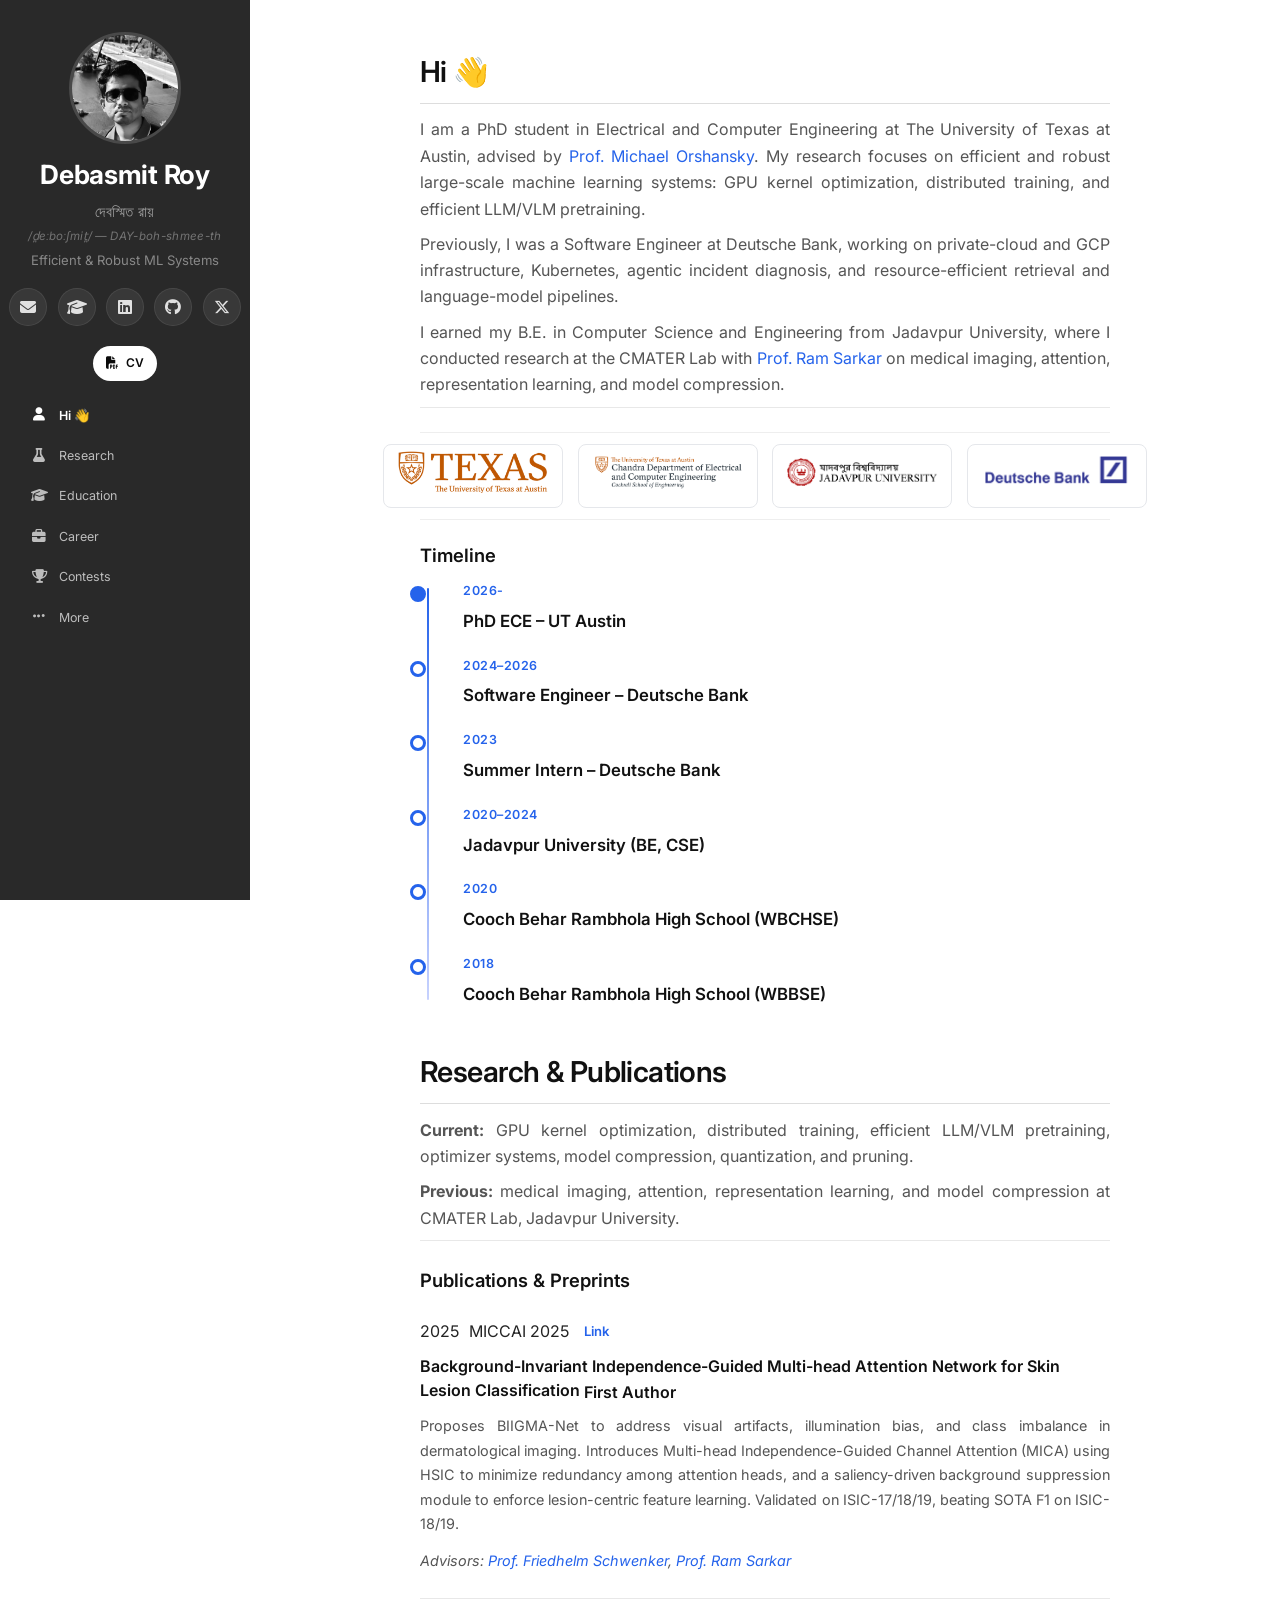
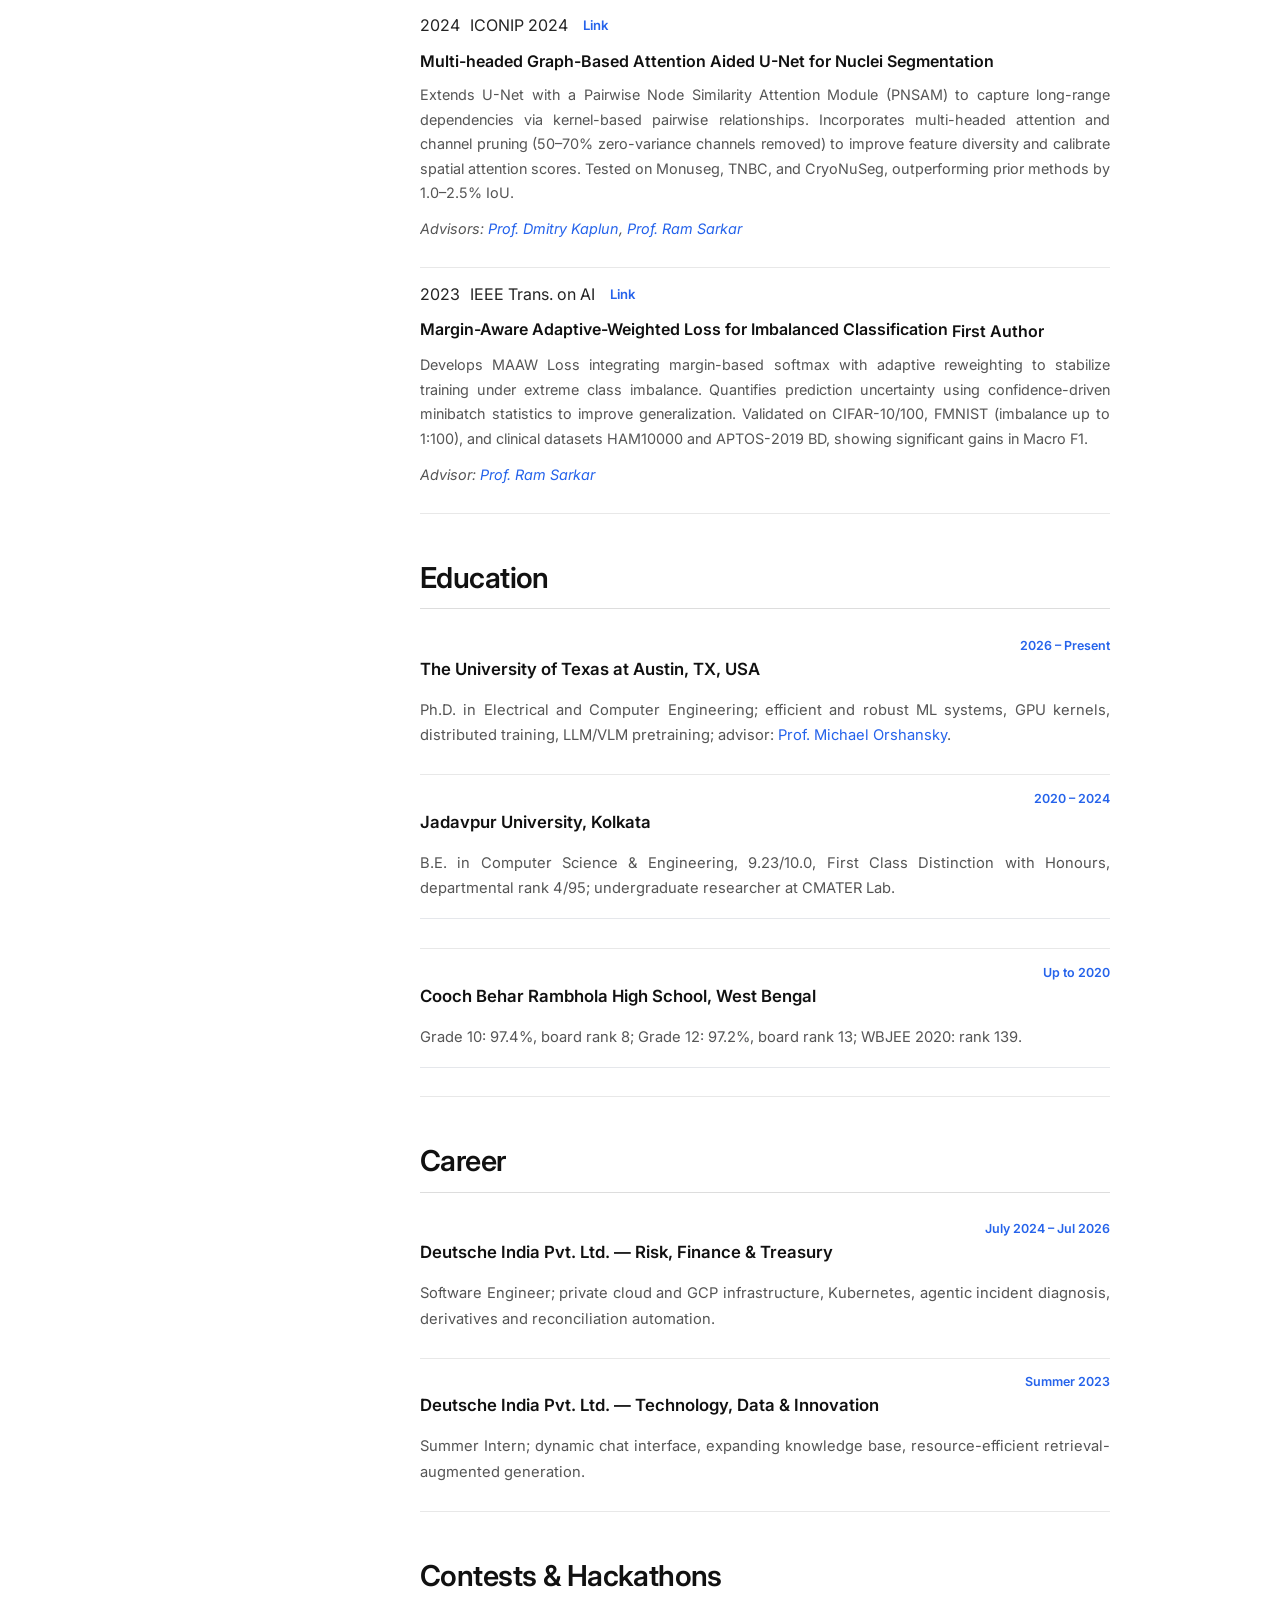
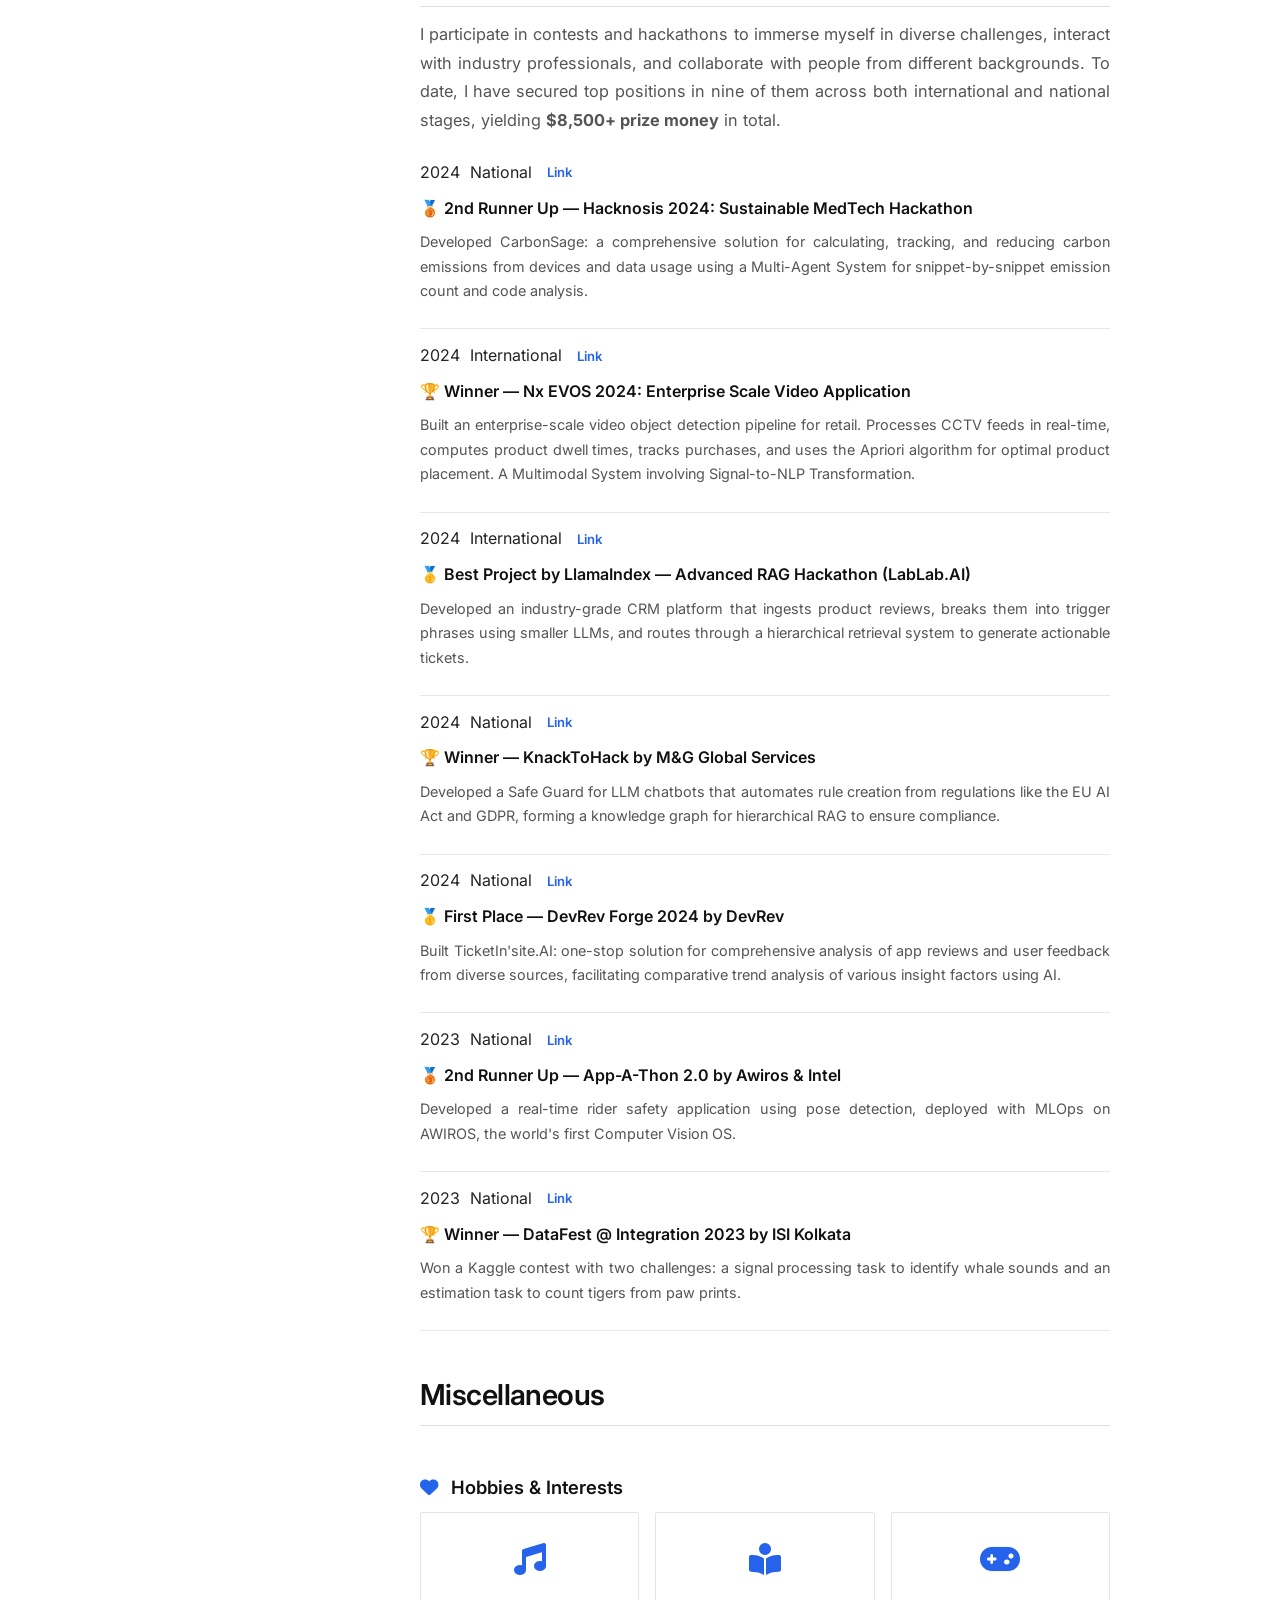
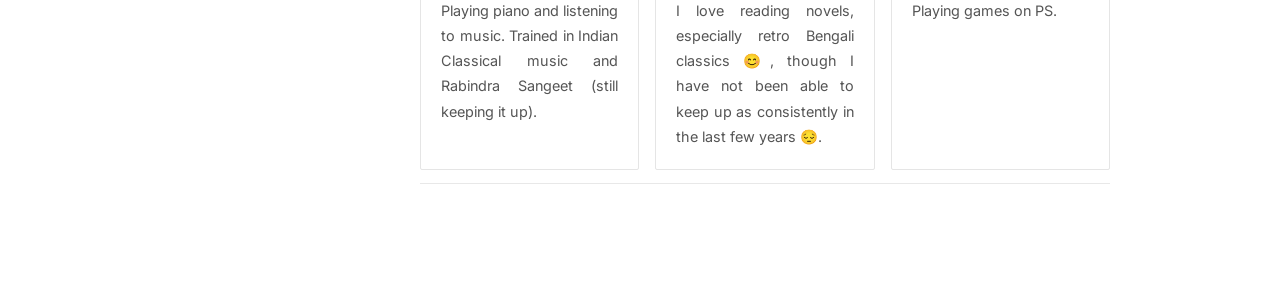
==== commit 161875a5: "reformated" ====
--- a/index.html
+++ b/index.html
@@ -33,15 +33,15 @@
     </div>
 
     <div class="social-links">
-        <a href="mailto:ddruk2018@gmail.com" title="Email"><i class="fas fa-envelope"></i></a>
+        <a href="mailto:roy.debasmit@utexas.edu" title="Email"><i class="fas fa-envelope"></i></a>
         <a href="https://scholar.google.co.in/citations?user=Ovrj4IMAAAAJ&hl=en" target="_blank" rel="noopener noreferrer" title="Google Scholar"><i class="fas fa-graduation-cap"></i></a>
         <a href="https://www.linkedin.com/in/debasmit-roy-b21a1a183/" target="_blank" rel="noopener noreferrer" title="LinkedIn"><i class="fab fa-linkedin"></i></a>
         <a href="https://github.com/DEBASMITROY2002" target="_blank" rel="noopener noreferrer" title="GitHub"><i class="fab fa-github"></i></a>
         <a href="https://x.com/DebasmitR" target="_blank" rel="noopener noreferrer" title="X / Twitter"><i class="fab fa-x-twitter"></i></a>
     </div>
 
-    <a href="assets/profile/resume.pdf" download class="download-cv-btn">
-        <i class="fas fa-download"></i> CV
+    <a href="assets/profile/resume.pdf" class="download-cv-btn" target="_blank" rel="noopener noreferrer">
+        <i class="fas fa-file-pdf"></i> CV
     </a>
 
     <nav class="section-nav" aria-label="Page sections">
